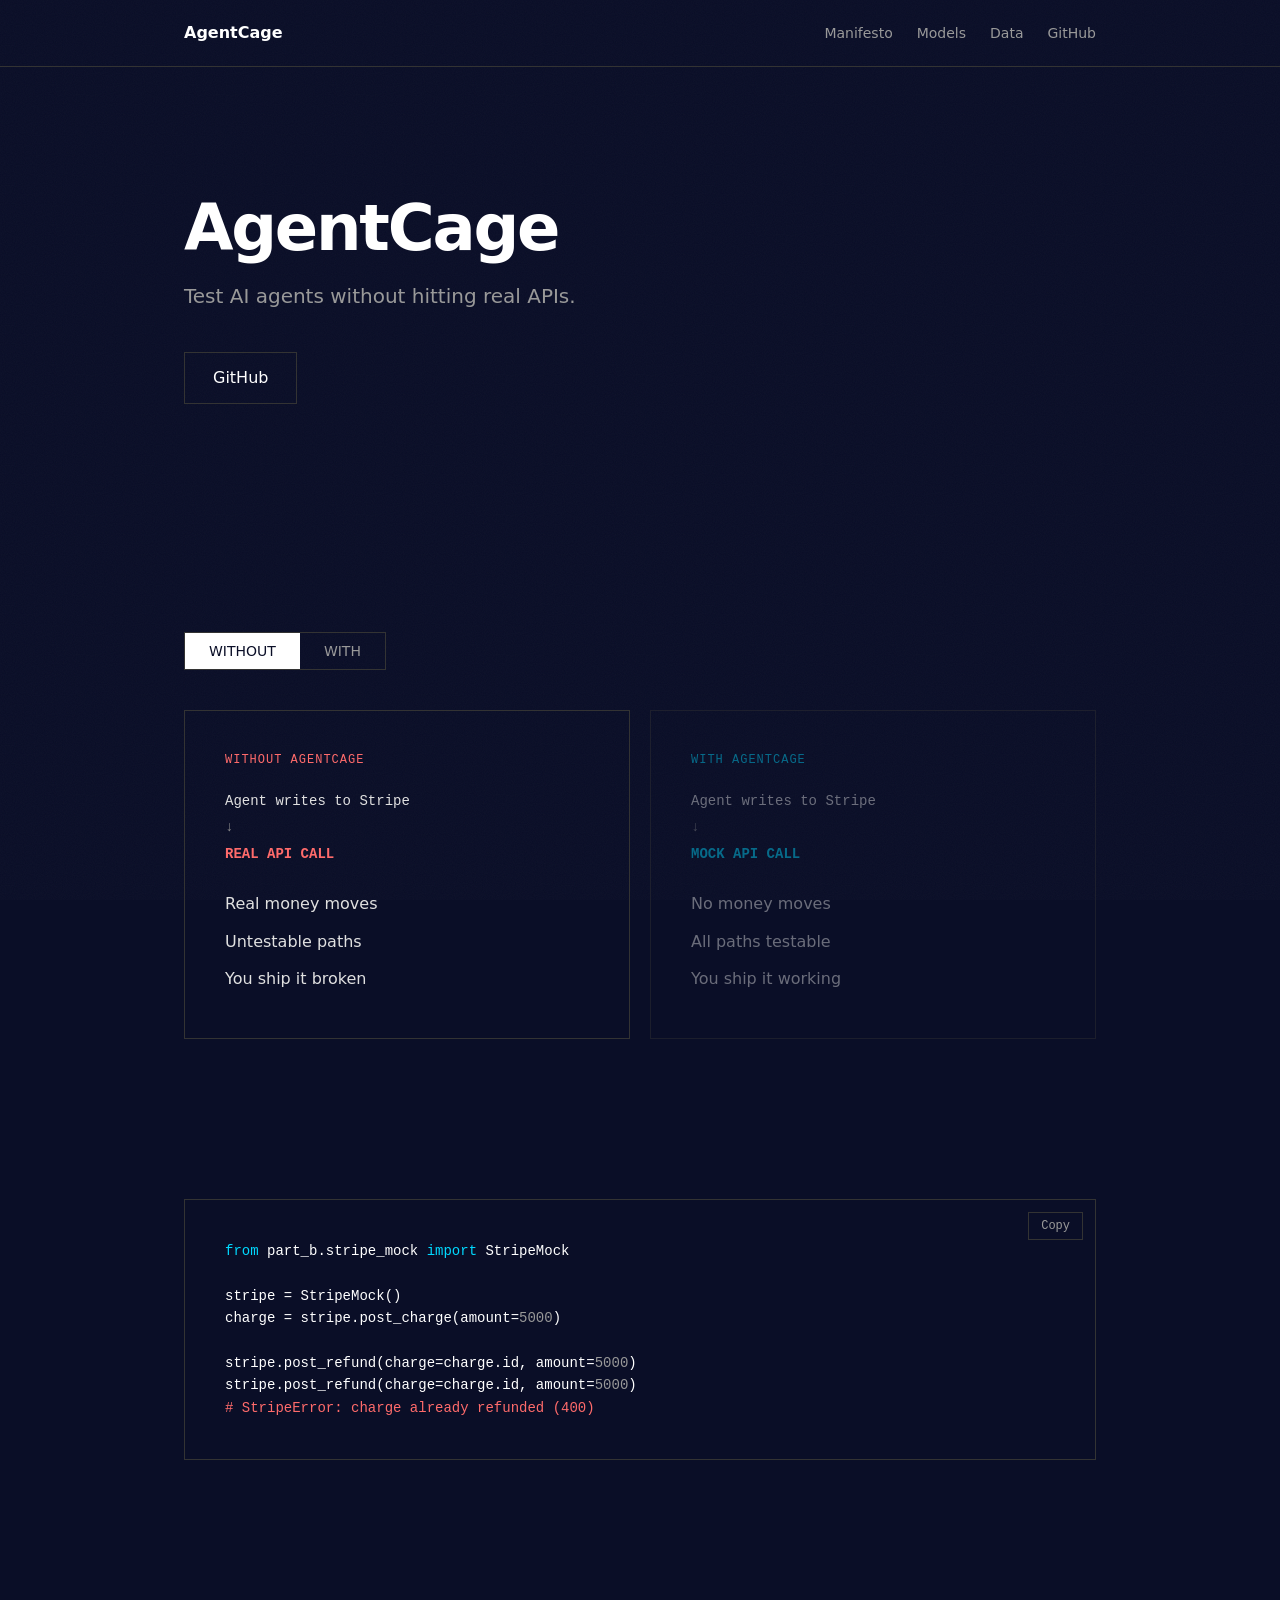
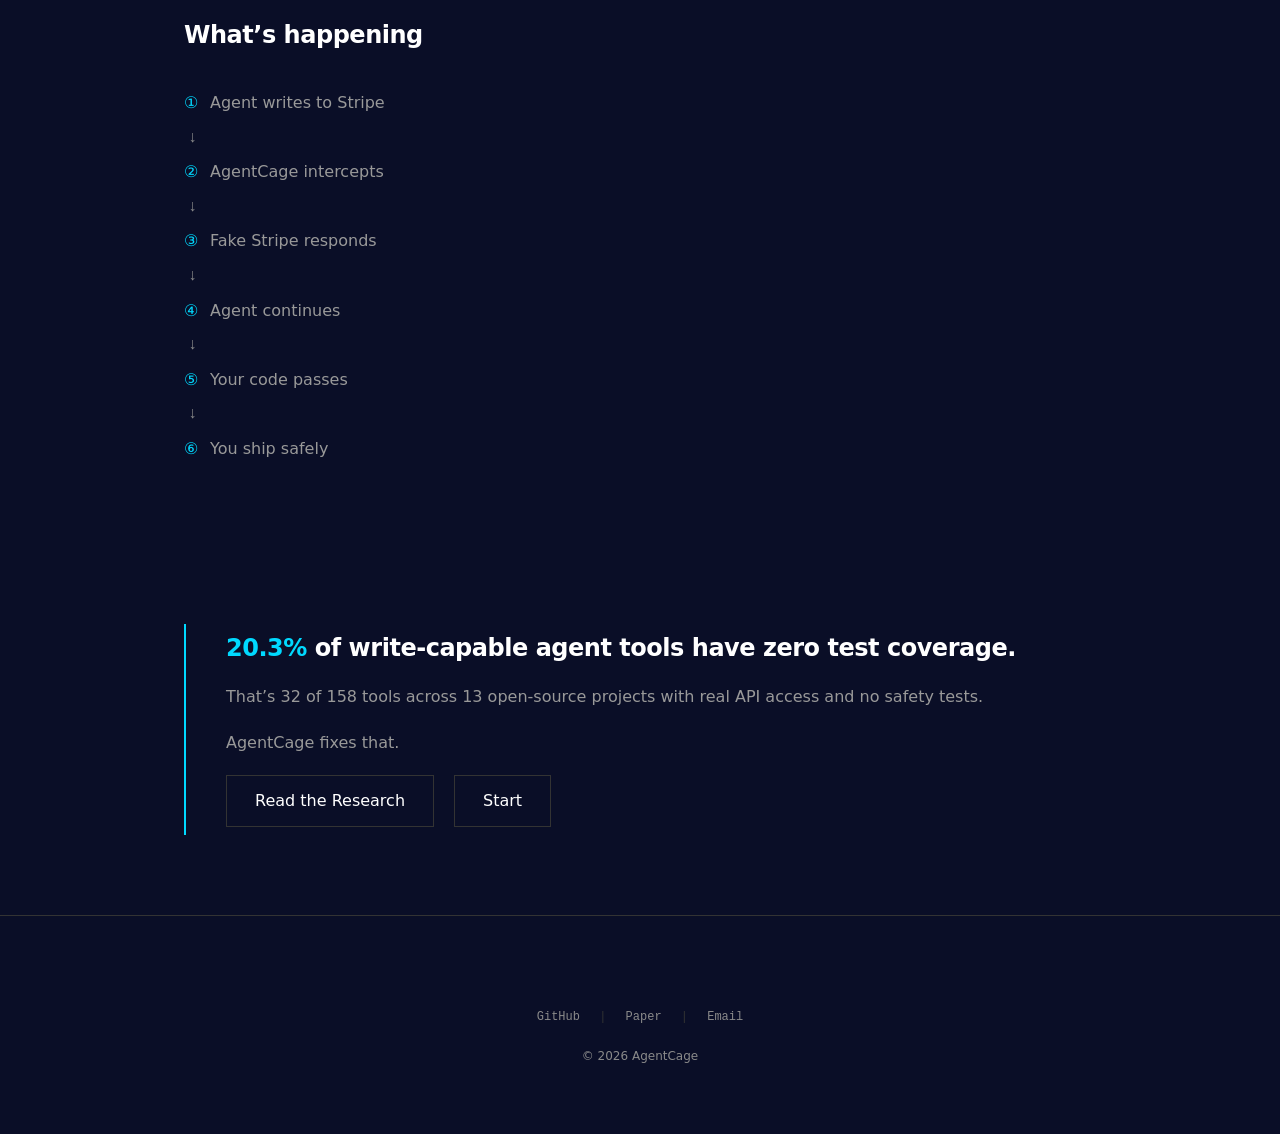
==== website/index.html @ ae0bd285 "Apply the redesign audit to the landing page Installed the real design skills and ran redesign-skill" ====
<!doctype html>
<html lang="en">
<head>
<meta charset="utf-8">
<meta name="viewport" content="width=device-width, initial-scale=1">
<title>AgentCage — test AI agents without hitting real APIs</title>
<meta name="description" content="Test AI agents without hitting real APIs. A stateful mock that remembers, so a double refund fails your test instead of your customer.">
<meta property="og:title" content="AgentCage">
<meta property="og:description" content="Test AI agents without hitting real APIs.">
<meta property="og:type" content="website">
<meta property="og:url" content="https://agentcage.vercel.app/">
<meta name="twitter:card" content="summary">
<link rel="icon" href="data:image/svg+xml,%3Csvg xmlns='http://www.w3.org/2000/svg' viewBox='0 0 32 32'%3E%3Crect width='32' height='32' fill='%230a0e27'/%3E%3Cpath d='M9 10v12M16 10v12M23 10v12' stroke='%2300d9ff' stroke-width='2.5' stroke-linecap='round'/%3E%3Cpath d='M6 16h20' stroke='%2300d9ff' stroke-width='2.5' stroke-linecap='round' opacity='.45'/%3E%3C/svg%3E">
<link rel="stylesheet" href="home.css">
</head>
<body>

<a class="skip" href="#main">Skip to content</a>

<!-- Nav -->
<nav class="nav">
  <div class="nav-inner">
    <a class="brand" href="/" aria-current="page">AgentCage</a>
    <a class="link" href="/manifesto">Manifesto</a>
    <a class="link" href="/models">Models</a>
    <a class="link" href="/data">Data</a>
    <a class="link" href="https://github.com/RithikSatarla/agentcage">GitHub</a>
  </div>
</nav>

<!-- Hero -->
<header class="hero" id="main">
  <div class="wrap">
    <h1>AgentCage</h1>
    <h2>Test AI agents without hitting real APIs.</h2>
    <a class="btn" href="https://github.com/RithikSatarla/agentcage">GitHub</a>
  </div>
</header>

<!-- DemoToggle -->
<section>
  <div class="wrap">
    <div class="toggle" role="group" aria-label="Compare without and with AgentCage">
      <button type="button" id="t-without" aria-pressed="true">WITHOUT</button>
      <button type="button" id="t-with" aria-pressed="false">WITH</button>
    </div>

    <div class="compare">
      <div class="side bad" id="side-without">
        <h4>Without AgentCage</h4>
        <p class="flow">Agent writes to Stripe
          <span class="arrow">↓</span>
          <span class="call">REAL API CALL</span>
        </p>
        <ul>
          <li>Real money moves</li>
          <li>Untestable paths</li>
          <li>You ship it broken</li>
        </ul>
      </div>

      <div class="side good" id="side-with">
        <h4>With AgentCage</h4>
        <p class="flow">Agent writes to Stripe
          <span class="arrow">↓</span>
          <span class="call">MOCK API CALL</span>
        </p>
        <ul>
          <li>No money moves</li>
          <li>All paths testable</li>
          <li>You ship it working</li>
        </ul>
      </div>
    </div>
  </div>
</section>

<!-- CodeSnippet -->
<section>
  <div class="wrap">
    <div class="code">
      <button type="button" id="copy">Copy</button>
<pre id="snippet"><span class="kw">from</span> part_b.stripe_mock <span class="kw">import</span> StripeMock

stripe = StripeMock()
charge = stripe.post_charge(amount=<span class="str">5000</span>)

stripe.post_refund(charge=charge.id, amount=<span class="str">5000</span>)
stripe.post_refund(charge=charge.id, amount=<span class="str">5000</span>)
<span class="cmt"># StripeError: charge already refunded (400)</span></pre>
    </div>
  </div>
</section>

<!-- WhatHappening -->
<section>
  <div class="wrap">
    <h3 class="section">What&rsquo;s happening</h3>
    <ol class="steps">
      <li><span class="num">①</span>Agent writes to Stripe</li>
      <li class="arrow">↓</li>
      <li><span class="num">②</span>AgentCage intercepts</li>
      <li class="arrow">↓</li>
      <li><span class="num">③</span>Fake Stripe responds</li>
      <li class="arrow">↓</li>
      <li><span class="num">④</span>Agent continues</li>
      <li class="arrow">↓</li>
      <li><span class="num">⑤</span>Your code passes</li>
      <li class="arrow">↓</li>
      <li><span class="num">⑥</span>You ship safely</li>
    </ol>
  </div>
</section>

<!-- StatBox -->
<section>
  <div class="wrap">
    <div class="statbox">
      <p class="stat"><span class="figure">20.3%</span> of write-capable agent tools have
      zero test coverage.</p>
      <p>That&rsquo;s 32 of 158 tools across 13 open-source projects with real API access
      and no safety tests.</p>
      <p>AgentCage fixes that.</p>
      <div class="cta">
        <a class="btn" href="agentcage-paper.pdf">Read the Research</a>
        <a class="btn" href="https://github.com/RithikSatarla/agentcage">Start</a>
      </div>
    </div>
  </div>
</section>

<!-- Footer -->
<footer>
  <div class="wrap">
    <p class="links">
      <a href="https://github.com/RithikSatarla/agentcage">GitHub</a>
      <span class="sep">|</span>
      <a href="agentcage-paper.pdf">Paper</a>
      <span class="sep">|</span>
      <a href="mailto:rithiksatarla@gmail.com">Email</a>
    </p>
    <p class="copy">&copy; 2026 AgentCage</p>
  </div>
</footer>

<script>
(function () {
  "use strict";

  /* DemoToggle — fade out, switch emphasis, fade in. Both panels stay side by side on
     desktop because the contrast is the point; on mobile the inactive one is hidden. */
  var without = document.getElementById("side-without");
  var wit = document.getElementById("side-with");
  var bWithout = document.getElementById("t-without");
  var bWith = document.getElementById("t-with");

  function select(mode) {
    var showWithout = mode === "without";
    bWithout.setAttribute("aria-pressed", String(showWithout));
    bWith.setAttribute("aria-pressed", String(!showWithout));
    without.classList.toggle("dim", !showWithout);
    wit.classList.toggle("dim", showWithout);
  }

  bWithout.addEventListener("click", function () { select("without"); });
  bWith.addEventListener("click", function () { select("with"); });
  select("without");

  /* CodeSnippet — copy button */
  var copy = document.getElementById("copy");
  copy.addEventListener("click", function () {
    var text = document.getElementById("snippet").innerText;
    var done = function () {
      copy.textContent = "Copied!";
      window.setTimeout(function () { copy.textContent = "Copy"; }, 1400);
    };
    if (navigator.clipboard && navigator.clipboard.writeText) {
      navigator.clipboard.writeText(text).then(done, done);
    } else {
      done();
    }
  });
})();
</script>
</body>
</html>
---- website/home.css ----
/* AgentCage landing page. Locked spec: exact palette, type scale and spacing.
   Scoped to index.html so the reference pages keep their own stylesheet. */

:root {
  --bg:      #0a0e27;
  --text:    #ffffff;
  --body:    #e0e0e0;
  --subtle:  #999999;
  /* Spec said #666, which measures 3.31:1 on this background - below the WCAG AA
     minimum of 4.5:1 for text under 18pt. Raised to the nearest value that passes. */
  --small:   #8a8a8a;
  --success: #00d9ff;
  --warning: #ff6b6b;
  --border:  #333333;

  --sans: Inter, Geist, ui-sans-serif, system-ui, -apple-system, "Segoe UI", Roboto,
          Helvetica, Arial, sans-serif;
  --mono: Monaco, ui-monospace, SFMono-Regular, "SF Mono", Menlo, Consolas, monospace;
}

* { box-sizing: border-box; }
html { -webkit-text-size-adjust: 100%; scroll-behavior: smooth; }
@media (prefers-reduced-motion: reduce) { html { scroll-behavior: auto; } }

body {
  margin: 0;
  background: var(--bg);
  color: var(--body);
  font-family: var(--sans);
  font-size: 16px;
  font-weight: 400;
  line-height: 1.6;
  letter-spacing: 0;
  -webkit-font-smoothing: antialiased;
  position: relative;
}

/* Grain. Flat vector surfaces read as sterile; this breaks the digital flatness
   without adding a network request or shifting any colour. */
body::before {
  content: "";
  position: fixed; inset: 0; z-index: 1; pointer-events: none; opacity: .035;
  background-image: url("data:image/svg+xml;utf8,\
<svg xmlns='http://www.w3.org/2000/svg' width='140' height='140'>\
<filter id='n'><feTurbulence type='fractalNoise' baseFrequency='.9' numOctaves='3'/></filter>\
<rect width='140' height='140' filter='url(%23n)'/></svg>");
}
body > * { position: relative; z-index: 2; }

/* Keyboard users land here first. */
.skip {
  position: absolute; left: -9999px; top: 0; z-index: 10;
  background: var(--success); color: var(--bg); padding: 12px 20px; font-size: 14px;
}
.skip:focus { left: 0; text-decoration: none; }

.wrap { max-width: 960px; margin: 0 auto; padding: 0 24px; }

a { color: var(--success); text-decoration: none; }
a:hover { text-decoration: underline; }
a:visited { color: #00b4d4; }
a:focus-visible, button:focus-visible { outline: 1px solid var(--success); outline-offset: 3px; }

/* ---------- nav ---------- */
.nav { border-bottom: 1px solid var(--border); }
.nav-inner {
  max-width: 960px; margin: 0 auto; padding: 20px 24px;
  display: flex; align-items: center; gap: 24px; flex-wrap: wrap;
}
.nav .brand {
  font-size: 16px; font-weight: 600; color: var(--text); margin-right: auto;
}
.nav .brand:hover { text-decoration: none; }
.nav a.link { font-size: 14px; color: var(--subtle); }
.nav a.link:hover { color: var(--text); text-decoration: underline; }

/* ---------- hero ----------
   Left-aligned, not centred: a fully centred hero is the single most templated
   layout there is. Bottom padding runs heavier than top so the section sits
   optically centred rather than mathematically. */
.hero { padding: 128px 0 148px; }
.hero h1 {
  font-size: 64px; font-weight: 700; color: var(--text);
  margin: 0 0 20px; line-height: 1.04; letter-spacing: -0.035em;
  text-wrap: balance;
}
.hero h2 {
  font-size: 20px; font-weight: 400; color: var(--subtle);
  margin: 0 0 40px; line-height: 1.55; max-width: 34ch;
  text-wrap: pretty;
}

/* ---------- buttons ---------- */
.btn {
  display: inline-block; font-family: var(--sans); font-size: 16px; font-weight: 400;
  padding: 12px 28px; border: 1px solid var(--border); background: transparent;
  color: var(--text); cursor: pointer; transition: color .15s ease, border-color .15s ease;
}
.btn:hover { color: var(--success); border-color: var(--success); text-decoration: underline; }
/* Pressed feedback: a physical click needs a physical response. */
.btn:active { color: #00b4d4; transform: translateY(1px); }

/* ---------- sections ---------- */
section { padding: 80px 0; }
h3.section {
  font-size: 24px; font-weight: 600; color: var(--text);
  margin: 0 0 40px; line-height: 1.25; letter-spacing: -0.02em;
  text-wrap: balance;
}

/* ---------- demo ---------- */
.toggle { display: inline-flex; border: 1px solid var(--border); margin-bottom: 40px; }
.toggle button {
  font-family: var(--sans); font-size: 14px; padding: 10px 24px;
  background: transparent; border: 0; color: var(--subtle); cursor: pointer;
  transition: color .15s ease, background .15s ease;
}
.toggle button:hover { color: var(--text); }
.toggle button[aria-pressed="true"] { color: var(--bg); background: var(--text); }

.compare { display: grid; grid-template-columns: 1fr 1fr; gap: 20px; }
.side {
  border: 1px solid var(--border); padding: 40px;
  transition: opacity .15s ease, border-color .15s ease;
}
.side h4 {
  font-family: var(--mono); font-size: 12px; font-weight: 400; letter-spacing: 1px;
  margin: 0 0 20px; text-transform: uppercase;
}
.side.bad h4 { color: var(--warning); }
.side.good h4 { color: var(--success); }
.side .flow { font-family: var(--mono); font-size: 14px; color: var(--body); margin: 0 0 20px; }
.side .flow .arrow { color: var(--small); display: block; margin: 4px 0; }
.side .call { font-weight: 600; }
.side.bad .call { color: var(--warning); }
.side.good .call { color: var(--success); }
.side ul { list-style: none; margin: 0; padding: 0; }
.side li { font-size: 16px; color: var(--body); padding: 6px 0; }
.side.dim { opacity: .45; }

/* ---------- code ---------- */
.code { position: relative; border: 1px solid var(--border); }
.code pre {
  margin: 0; padding: 40px; overflow-x: auto;
  font-family: var(--mono); font-size: 14px; line-height: 1.6; color: var(--text);
}
.code .str { color: var(--subtle); }
.code .cmt { color: var(--warning); }
.code .kw { color: var(--success); }
.code button {
  position: absolute; top: 12px; right: 12px;
  font-family: var(--mono); font-size: 12px; padding: 6px 12px;
  background: var(--bg); border: 1px solid var(--border); color: var(--subtle);
  cursor: pointer; transition: color .15s ease, border-color .15s ease;
}
.code button:hover { color: var(--success); border-color: var(--success); }

/* ---------- what's happening ---------- */
.steps { list-style: none; margin: 0; padding: 0; }
.steps li {
  font-size: 16px; color: var(--subtle); line-height: 1.6;
  opacity: 0; transform: translateY(6px);
  animation: rise .5s cubic-bezier(.2,.7,.3,1) forwards;
}
/* Staggered entry: mounting everything at once reads as a template. */
.steps li:nth-child(1)  { animation-delay: .05s }
.steps li:nth-child(3)  { animation-delay: .11s }
.steps li:nth-child(5)  { animation-delay: .17s }
.steps li:nth-child(7)  { animation-delay: .23s }
.steps li:nth-child(9)  { animation-delay: .29s }
.steps li:nth-child(11) { animation-delay: .35s }
@keyframes rise { to { opacity: 1; transform: none; } }
@media (prefers-reduced-motion: reduce) {
  .steps li { opacity: 1; transform: none; animation: none; }
}
.steps li .num { font-family: var(--mono); color: var(--success); margin-right: 12px; }
.steps .arrow { color: var(--small); font-family: var(--mono); margin: 8px 0 8px 4px; }

/* ---------- stat ---------- */
/* Left rule rather than a full box: a bordered rectangle is the default card look,
   and the number does not need to be caged to carry weight. */
.statbox { border-left: 2px solid var(--success); padding: 8px 0 8px 40px; }
.statbox .stat {
  font-size: 24px; font-weight: 700; color: var(--text); line-height: 1.35;
  margin: 0 0 20px; letter-spacing: -0.02em; text-wrap: balance;
  font-variant-numeric: tabular-nums;
}
.statbox .stat .figure { color: var(--success); }
.statbox p { font-size: 16px; color: var(--subtle); margin: 0 0 20px; }
.statbox .cta { display: flex; gap: 20px; flex-wrap: wrap; }

/* ---------- footer ---------- */
footer { padding: 80px 0; text-align: center; border-top: 1px solid var(--border); }
footer .links { font-family: var(--mono); font-size: 12px; color: var(--small); }
footer .links a { color: var(--small); }
footer .links a:hover { color: var(--success); text-decoration: underline; }
footer .sep { color: var(--border); margin: 0 12px; }
footer .copy { font-size: 12px; color: var(--small); margin: 20px 0 0; }

/* ---------- mobile ---------- */
@media (max-width: 720px) {
  .hero { padding: 40px 0; }
  .hero h1 { font-size: 40px; }
  .hero h2 { font-size: 18px; }
  section { padding: 40px 0; }
  .compare { grid-template-columns: 1fr; }
  .side { padding: 24px; }
  .side.dim { display: none; }
  .code pre { padding: 24px; }
  .btn { display: block; width: 100%; text-align: center; }
  .statbox .cta { flex-direction: column; }
}

@media (prefers-reduced-motion: reduce) {
  * { transition: none !important; }
}
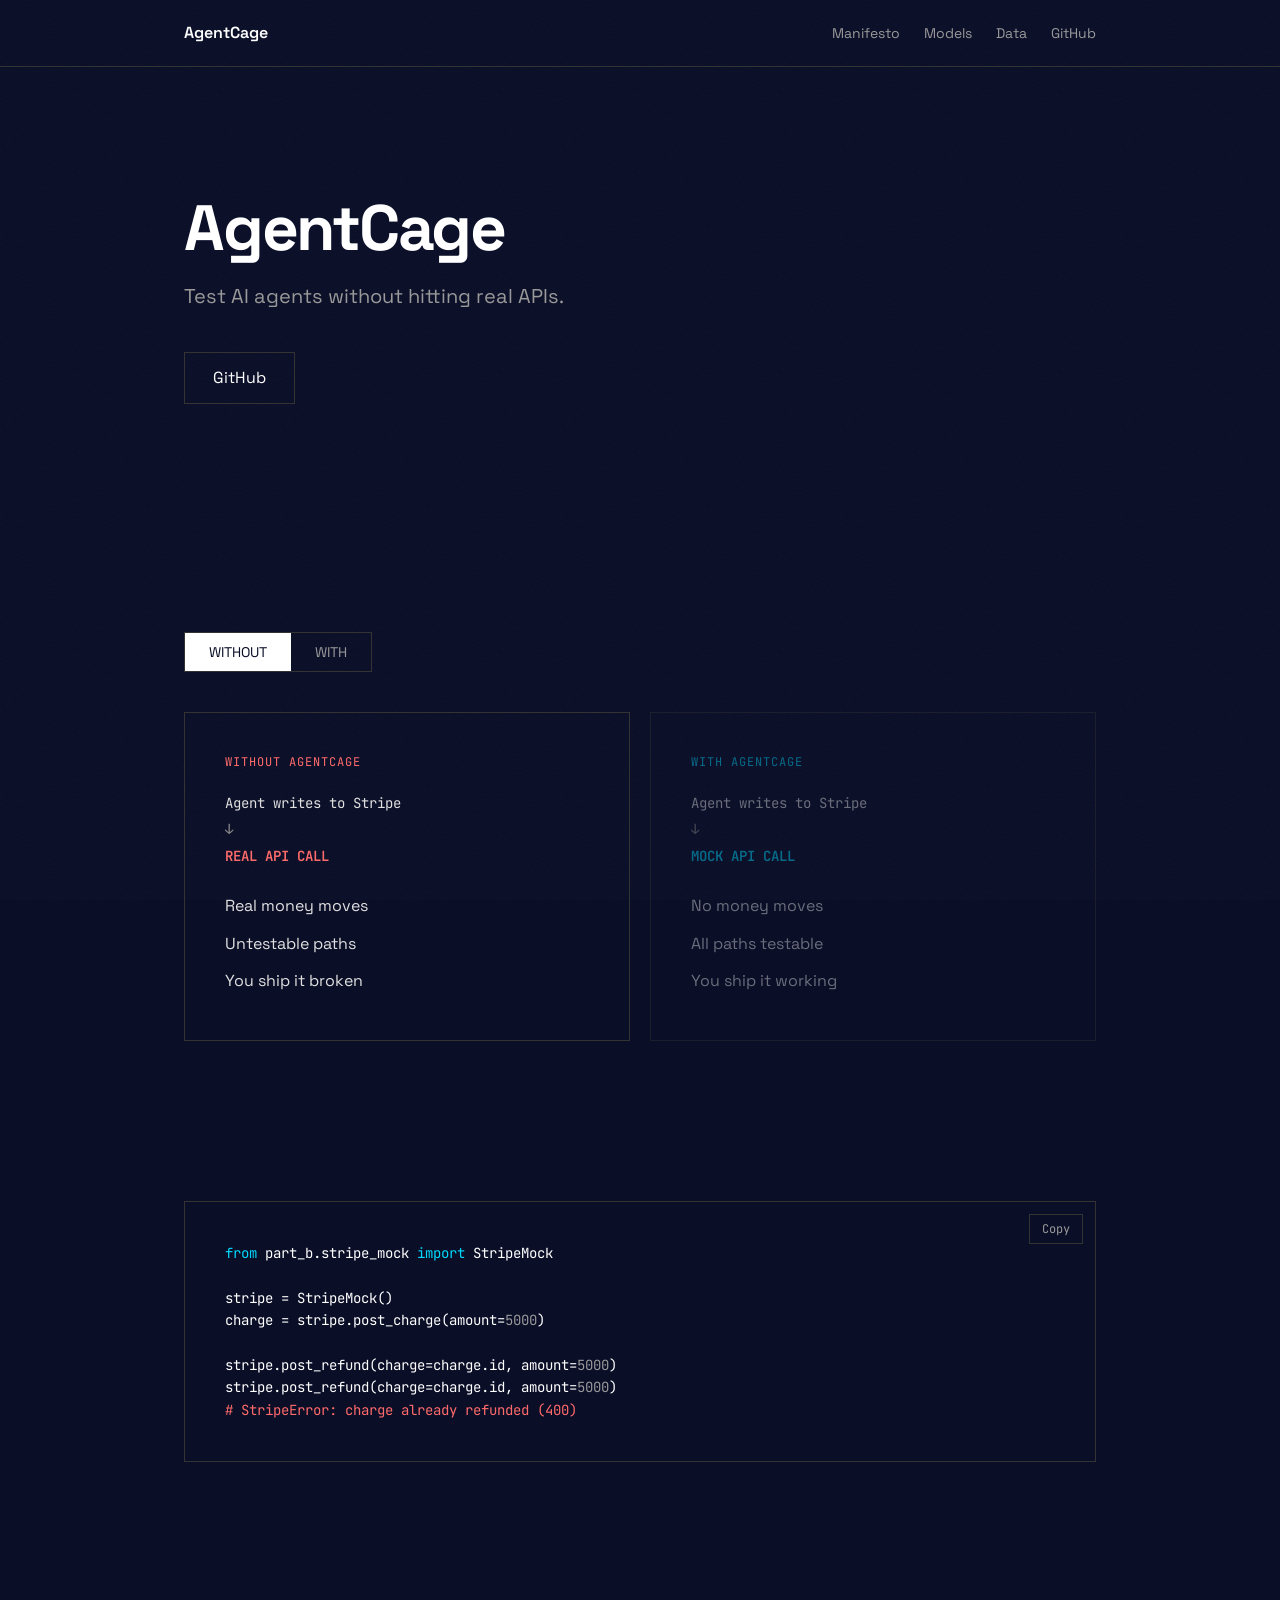
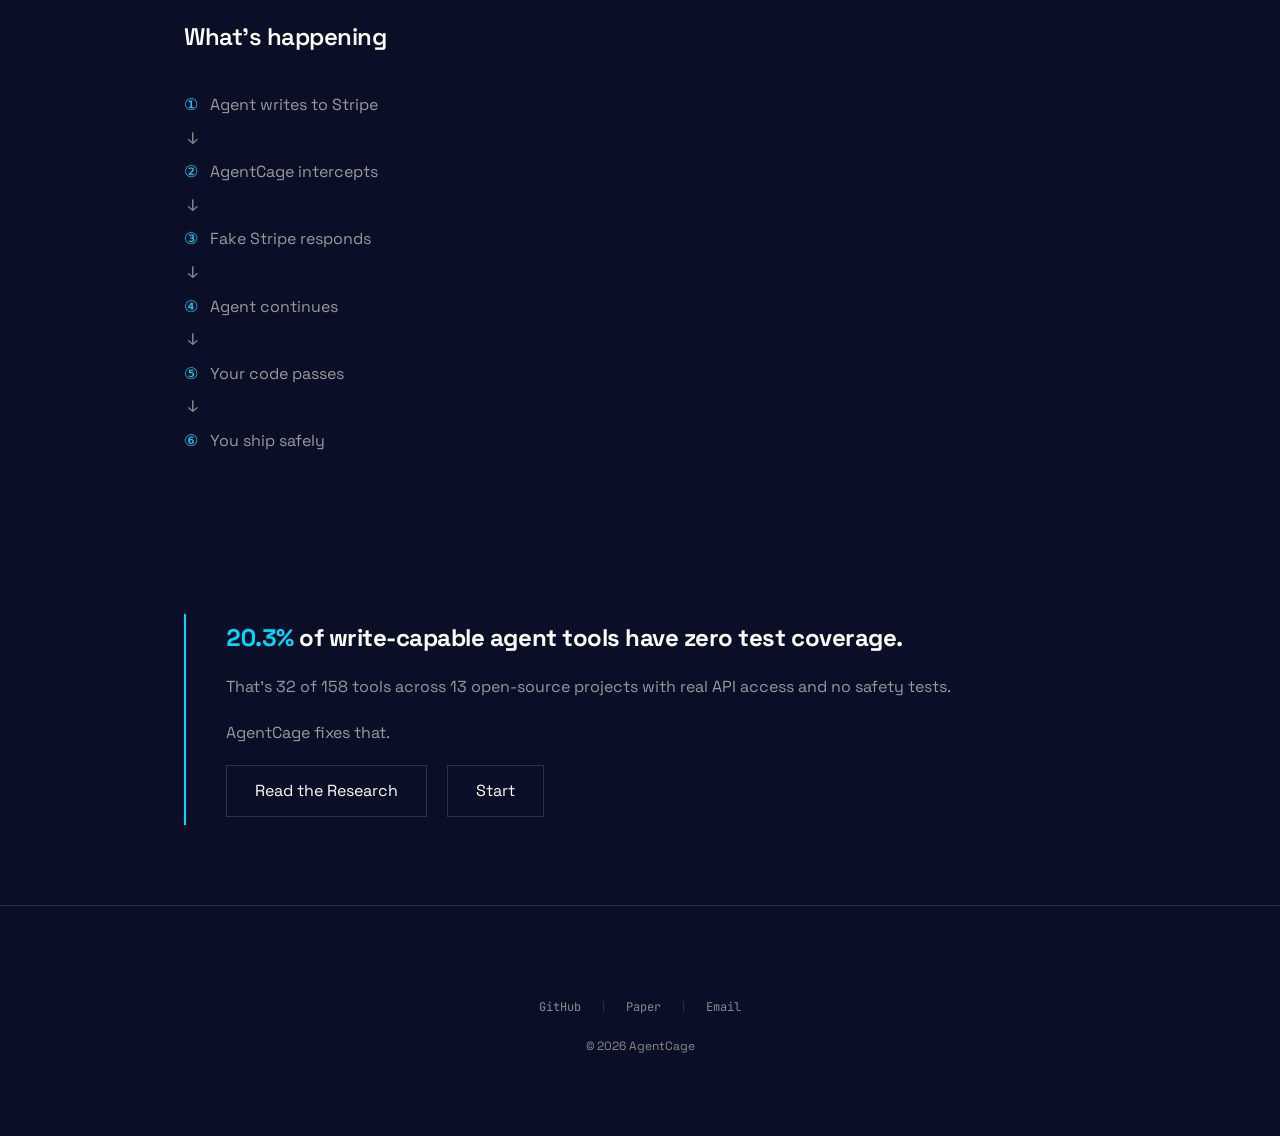
==== commit cfb25a1e: "Swap the landing page typeface using the ui-ux-pro-max database The redesign audit's top-priority it" ====
--- a/website/index.html
+++ b/website/index.html
@@ -11,6 +11,9 @@
 <meta property="og:url" content="https://agentcage.vercel.app/">
 <meta name="twitter:card" content="summary">
 <link rel="icon" href="data:image/svg+xml,%3Csvg xmlns='http://www.w3.org/2000/svg' viewBox='0 0 32 32'%3E%3Crect width='32' height='32' fill='%230a0e27'/%3E%3Cpath d='M9 10v12M16 10v12M23 10v12' stroke='%2300d9ff' stroke-width='2.5' stroke-linecap='round'/%3E%3Cpath d='M6 16h20' stroke='%2300d9ff' stroke-width='2.5' stroke-linecap='round' opacity='.45'/%3E%3C/svg%3E">
+<link rel="preconnect" href="https://fonts.googleapis.com">
+<link rel="preconnect" href="https://fonts.gstatic.com" crossorigin>
+<link rel="stylesheet" href="https://fonts.googleapis.com/css2?family=Space+Grotesk:wght@400;500;700&family=JetBrains+Mono:wght@400;500&display=swap">
 <link rel="stylesheet" href="home.css">
 </head>
 <body>
--- a/website/home.css
+++ b/website/home.css
@@ -13,9 +13,15 @@
   --warning: #ff6b6b;
   --border:  #333333;
 
-  --sans: Inter, Geist, ui-sans-serif, system-ui, -apple-system, "Segoe UI", Roboto,
+  /* Space Grotesk over Inter: the audit flags Inter as the default AI choice, and a
+     geometric grotesque carries more character at display sizes. JetBrains Mono for
+     code because it was drawn for terminals. Both load with display=swap and fall back
+     to the system stack, so the page is readable before the webfont arrives — and stays
+     readable anywhere the font request is blocked. */
+  --sans: "Space Grotesk", ui-sans-serif, system-ui, -apple-system, "Segoe UI", Roboto,
           Helvetica, Arial, sans-serif;
-  --mono: Monaco, ui-monospace, SFMono-Regular, "SF Mono", Menlo, Consolas, monospace;
+  --mono: "JetBrains Mono", ui-monospace, SFMono-Regular, "SF Mono", Menlo, Consolas,
+          Monaco, monospace;
 }
 
 * { box-sizing: border-box; }
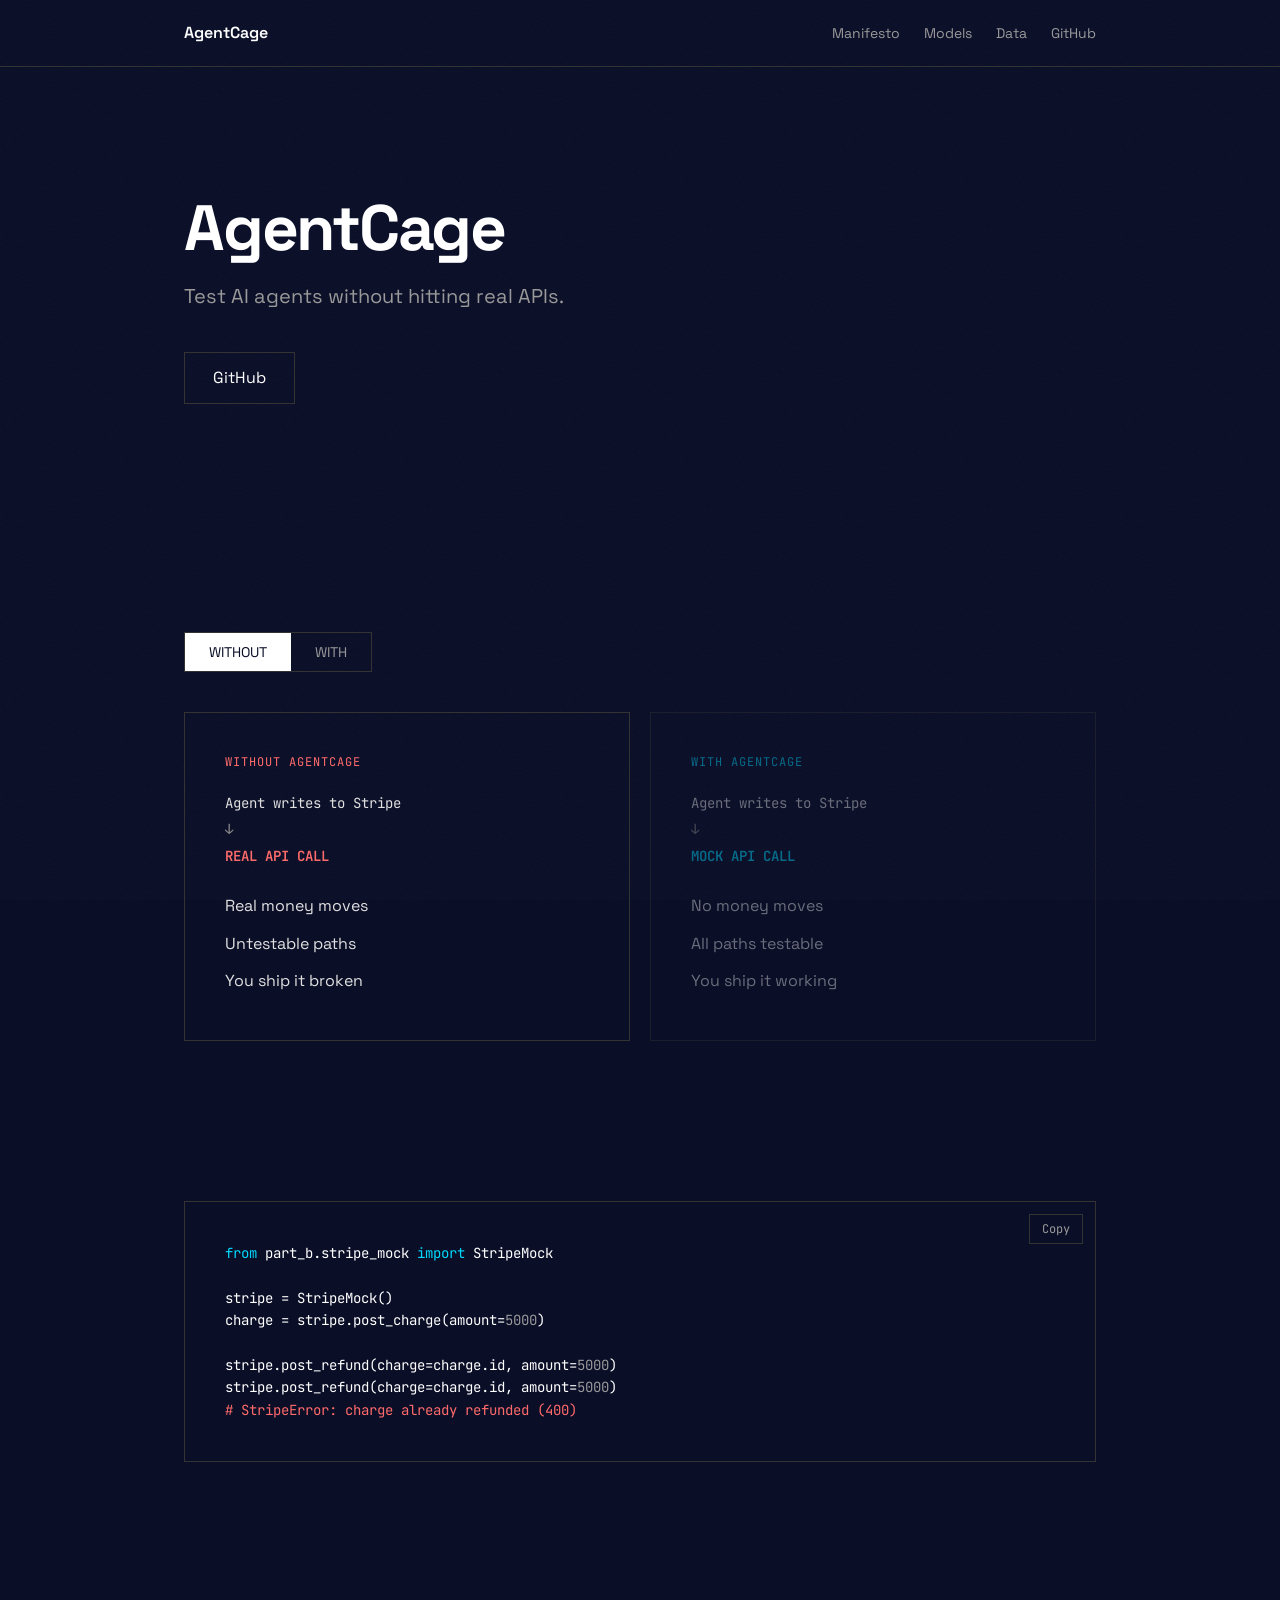
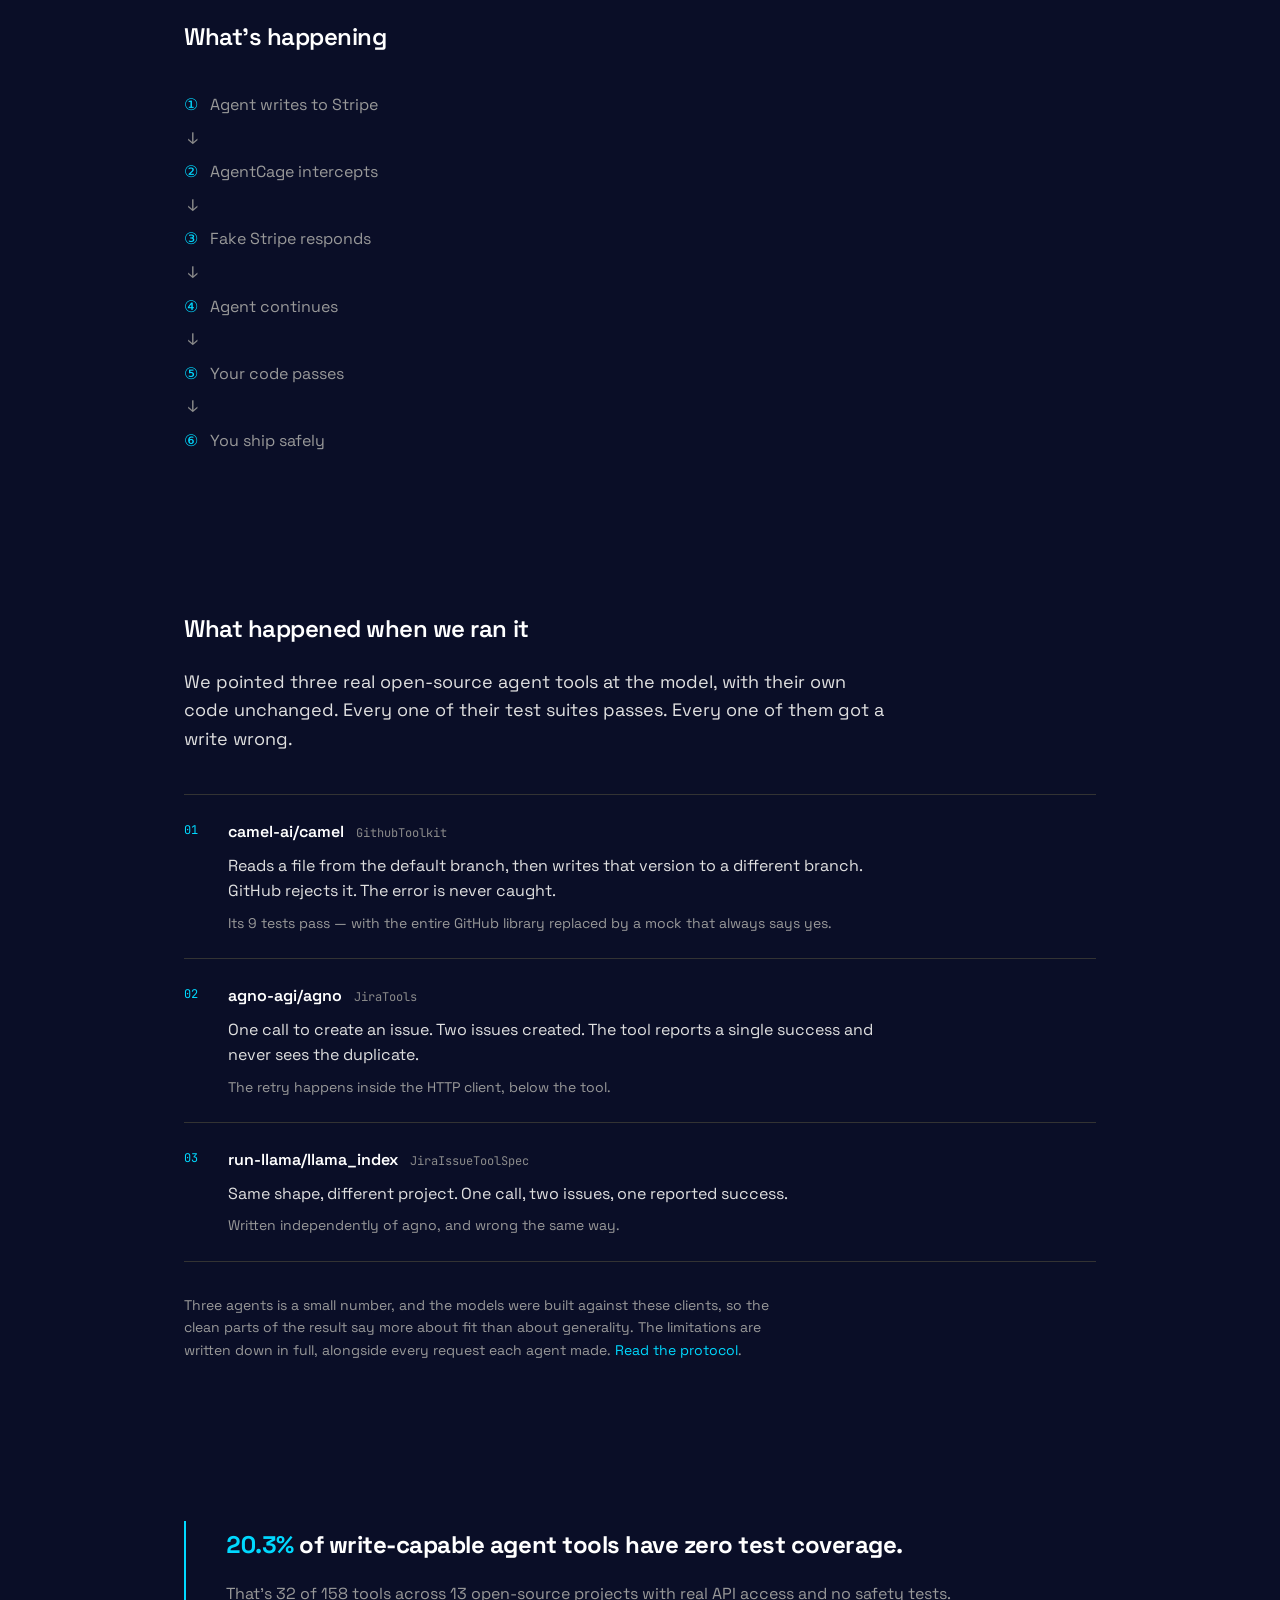
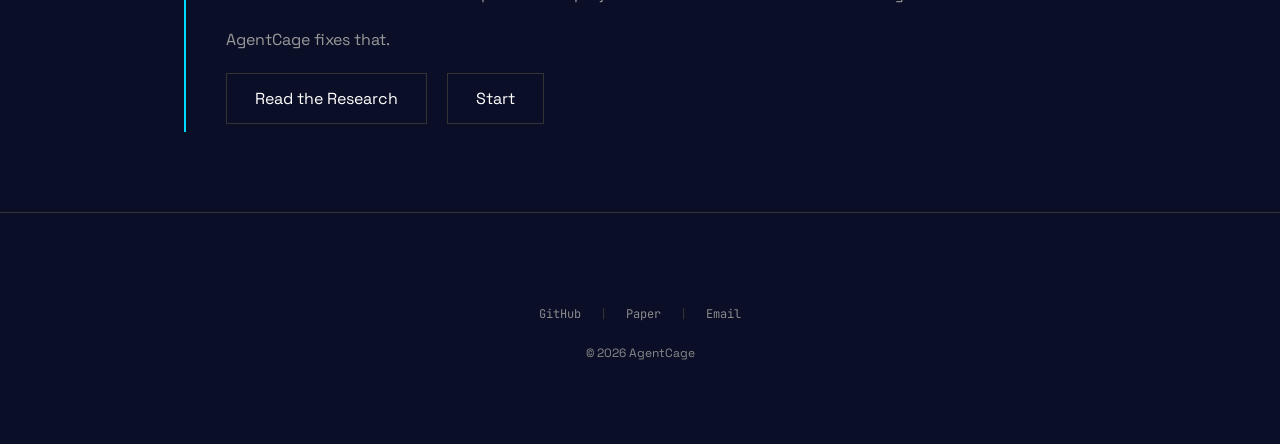
==== commit 5437c014: "Run Part B phase 2: three agents, three write-path defects The pre-registered evaluation in PROTOCOL" ====
--- a/website/index.html
+++ b/website/index.html
@@ -115,6 +115,44 @@
   </div>
 </section>
 
+<!-- Findings -->
+<section>
+  <div class="wrap">
+    <h3 class="section">What happened when we ran it</h3>
+    <p class="lede">We pointed three real open-source agent tools at the model, with
+    their own code unchanged. Every one of their test suites passes. Every one of them
+    got a write wrong.</p>
+
+    <ol class="findings">
+      <li>
+        <p class="who"><span class="repo">camel-ai/camel</span><span class="what">GithubToolkit</span></p>
+        <p class="defect">Reads a file from the default branch, then writes that version
+        to a different branch. GitHub rejects it. The error is never caught.</p>
+        <p class="suite">Its 9 tests pass &mdash; with the entire GitHub library replaced
+        by a mock that always says yes.</p>
+      </li>
+      <li>
+        <p class="who"><span class="repo">agno-agi/agno</span><span class="what">JiraTools</span></p>
+        <p class="defect">One call to create an issue. Two issues created. The tool
+        reports a single success and never sees the duplicate.</p>
+        <p class="suite">The retry happens inside the HTTP client, below the tool.</p>
+      </li>
+      <li>
+        <p class="who"><span class="repo">run-llama/llama_index</span><span class="what">JiraIssueToolSpec</span></p>
+        <p class="defect">Same shape, different project. One call, two issues, one
+        reported success.</p>
+        <p class="suite">Written independently of agno, and wrong the same way.</p>
+      </li>
+    </ol>
+
+    <p class="caveat">Three agents is a small number, and the models were built against
+    these clients, so the clean parts of the result say more about fit than about
+    generality. The limitations are written down in full, alongside every request each
+    agent made.
+    <a href="https://github.com/RithikSatarla/agentcage/blob/main/PROTOCOL.md">Read the protocol</a>.</p>
+  </div>
+</section>
+
 <!-- StatBox -->
 <section>
   <div class="wrap">
--- a/website/home.css
+++ b/website/home.css
@@ -181,6 +181,44 @@
 }
 .steps li .num { font-family: var(--mono); color: var(--success); margin-right: 12px; }
 .steps .arrow { color: var(--small); font-family: var(--mono); margin: 8px 0 8px 4px; }
+
+/* ---------- findings ----------
+   A numbered list rather than three cards: the entries are read in sequence and are
+   not comparable options, which is the only thing a card row is good at. */
+.lede {
+  font-size: 18px; color: var(--body); margin: -16px 0 40px;
+  max-width: 62ch; text-wrap: pretty;
+}
+
+.findings { list-style: none; margin: 0; padding: 0; counter-reset: f; }
+.findings li {
+  counter-increment: f;
+  padding: 24px 0 24px 44px;
+  border-top: 1px solid var(--border);
+  position: relative;
+}
+.findings li:last-child { border-bottom: 1px solid var(--border); }
+.findings li::before {
+  content: counter(f, decimal-leading-zero);
+  position: absolute; left: 0; top: 26px;
+  font-family: var(--mono); font-size: 12px; color: var(--success);
+}
+
+.findings .who { margin: 0 0 8px; display: flex; gap: 12px; flex-wrap: wrap; align-items: baseline; }
+.findings .repo { font-size: 16px; font-weight: 600; color: var(--text); }
+.findings .what {
+  font-family: var(--mono); font-size: 12px; color: var(--small);
+}
+.findings .defect {
+  font-size: 16px; color: var(--body); margin: 0 0 8px; max-width: 68ch;
+  text-wrap: pretty;
+}
+.findings .suite { font-size: 14px; color: var(--subtle); margin: 0; max-width: 68ch; }
+
+.caveat {
+  font-size: 14px; color: var(--subtle); margin: 32px 0 0; max-width: 68ch;
+  text-wrap: pretty;
+}
 
 /* ---------- stat ---------- */
 /* Left rule rather than a full box: a bordered rectangle is the default card look,
@@ -215,6 +253,9 @@
   .code pre { padding: 24px; }
   .btn { display: block; width: 100%; text-align: center; }
   .statbox .cta { flex-direction: column; }
+  .lede { font-size: 16px; }
+  .findings li { padding-left: 0; }
+  .findings li::before { position: static; display: block; margin-bottom: 8px; }
 }
 
 @media (prefers-reduced-motion: reduce) {
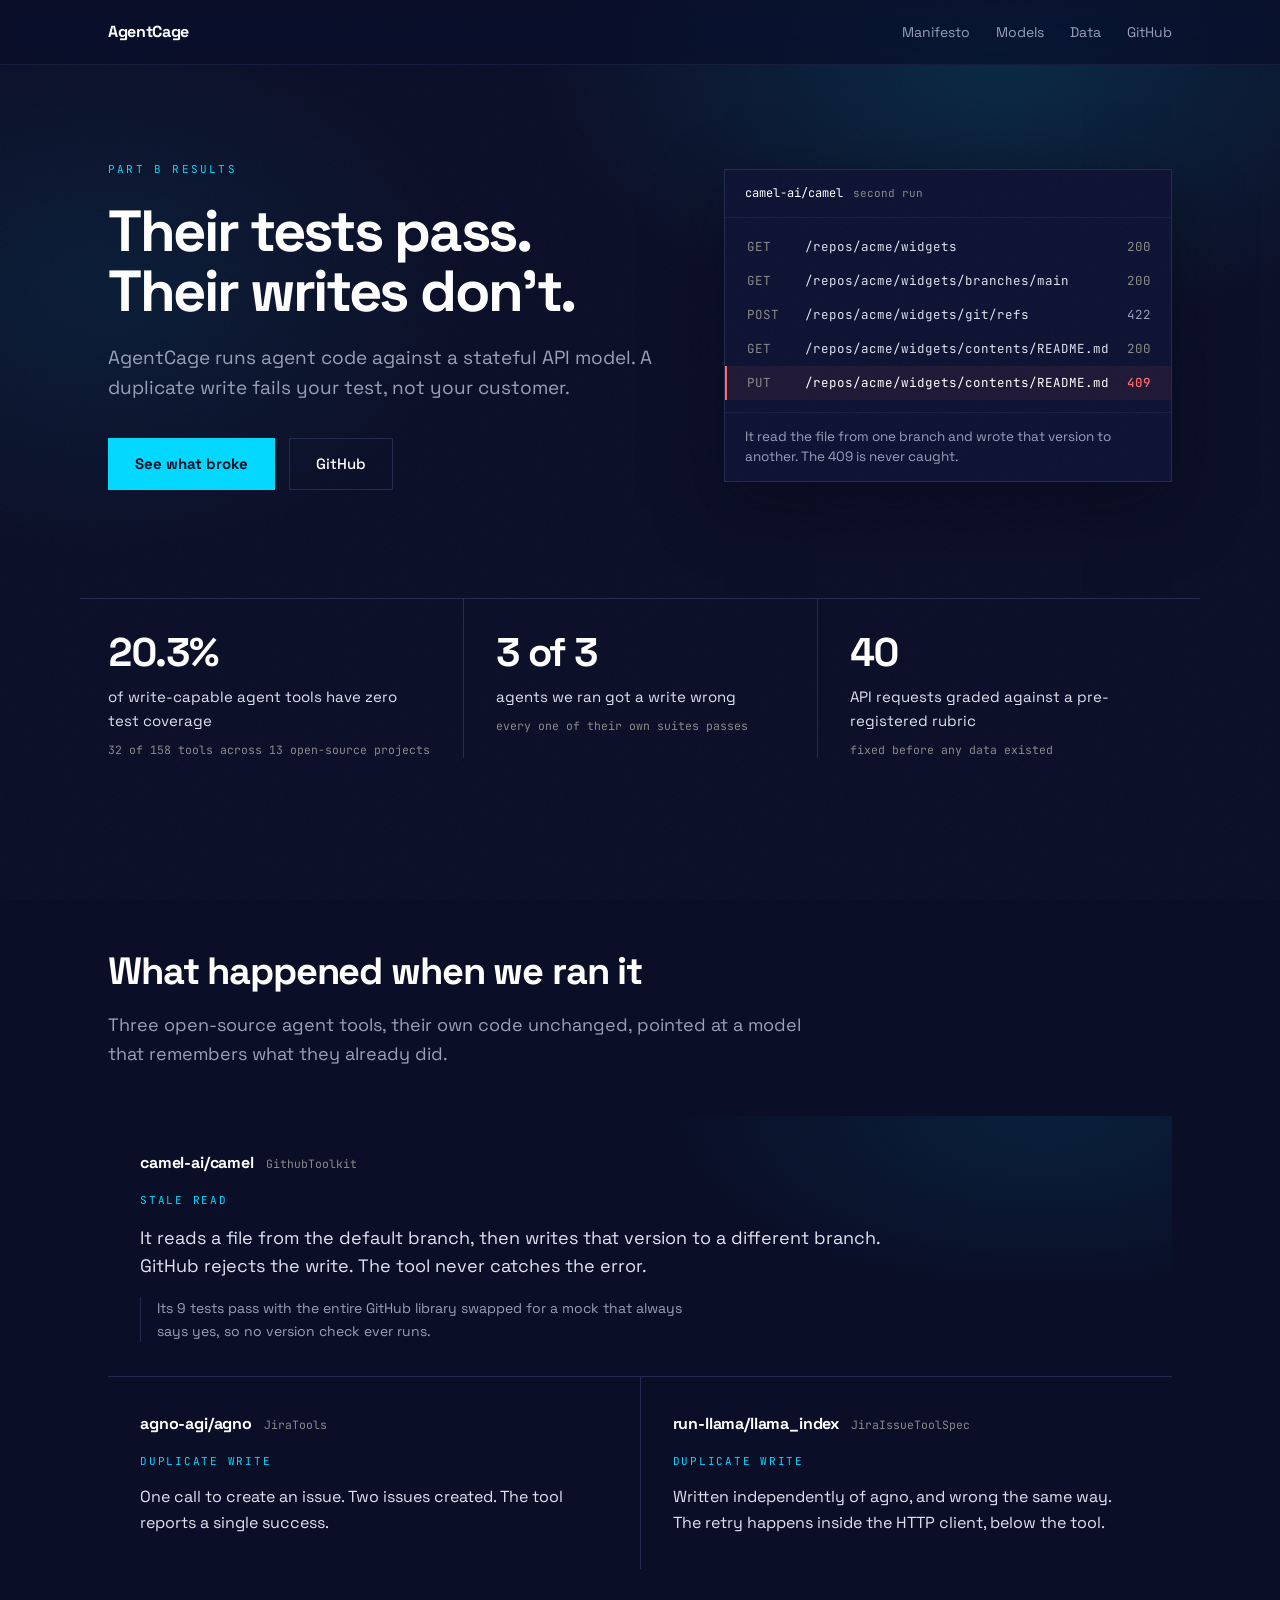
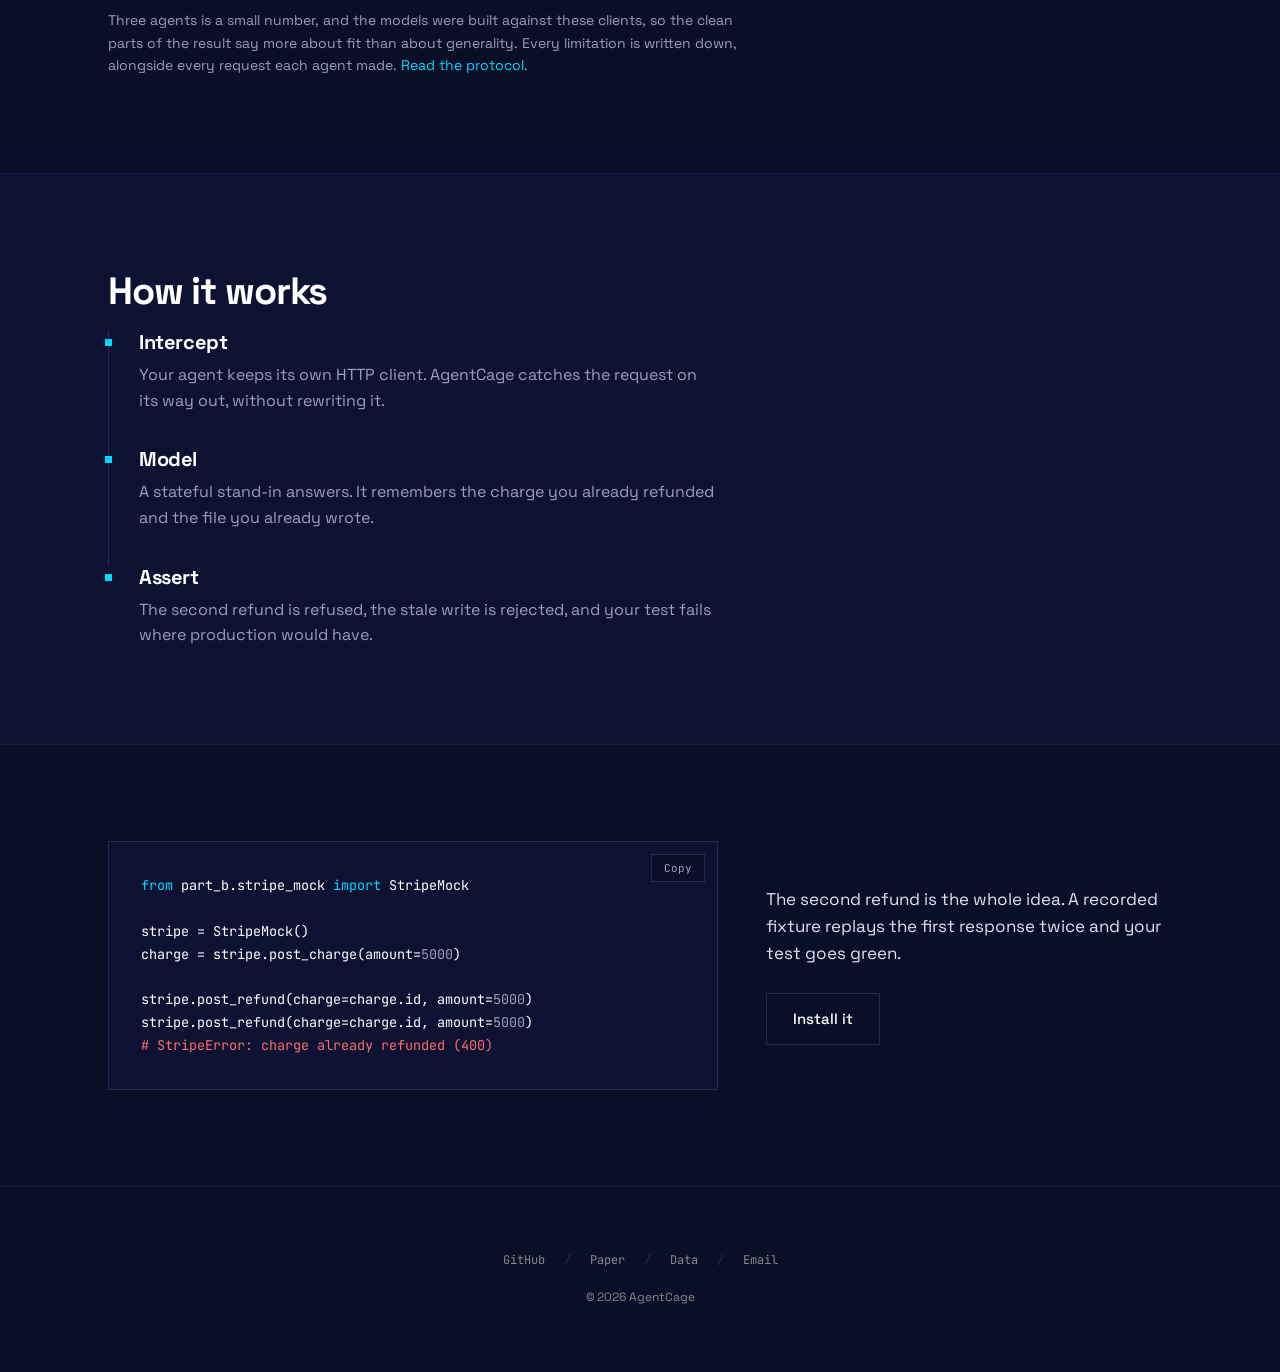
==== commit 4fb1b36a: "Rebuild the landing page around the Part B result The old hero was a wordmark, one line of copy and " ====
--- a/website/index.html
+++ b/website/index.html
@@ -3,10 +3,10 @@
 <head>
 <meta charset="utf-8">
 <meta name="viewport" content="width=device-width, initial-scale=1">
-<title>AgentCage — test AI agents without hitting real APIs</title>
-<meta name="description" content="Test AI agents without hitting real APIs. A stateful mock that remembers, so a double refund fails your test instead of your customer.">
+<title>AgentCage: test AI agents without hitting real APIs</title>
+<meta name="description" content="Their tests pass. Their writes are wrong. AgentCage runs agent code against a stateful API model, so a duplicate write fails your test instead of your customer.">
 <meta property="og:title" content="AgentCage">
-<meta property="og:description" content="Test AI agents without hitting real APIs.">
+<meta property="og:description" content="Their tests pass. Their writes are wrong.">
 <meta property="og:type" content="website">
 <meta property="og:url" content="https://agentcage.vercel.app/">
 <meta name="twitter:card" content="summary">
@@ -15,73 +15,153 @@
 <link rel="preconnect" href="https://fonts.gstatic.com" crossorigin>
 <link rel="stylesheet" href="https://fonts.googleapis.com/css2?family=Space+Grotesk:wght@400;500;700&family=JetBrains+Mono:wght@400;500&display=swap">
 <link rel="stylesheet" href="home.css">
+<script>
+/* Arm the scroll-reveal only when scripting is available and motion is welcome.
+   Runs in the head so content never flashes visible before being hidden. */
+if (!window.matchMedia("(prefers-reduced-motion: reduce)").matches) {
+  document.documentElement.className += " js";
+}
+</script>
 </head>
 <body>
 
 <a class="skip" href="#main">Skip to content</a>
 
-<!-- Nav -->
 <nav class="nav">
   <div class="nav-inner">
     <a class="brand" href="/" aria-current="page">AgentCage</a>
-    <a class="link" href="/manifesto">Manifesto</a>
-    <a class="link" href="/models">Models</a>
-    <a class="link" href="/data">Data</a>
-    <a class="link" href="https://github.com/RithikSatarla/agentcage">GitHub</a>
+    <div class="nav-links">
+      <a class="link" href="/manifesto">Manifesto</a>
+      <a class="link" href="/models">Models</a>
+      <a class="link" href="/data">Data</a>
+      <a class="link" href="https://github.com/RithikSatarla/agentcage">GitHub</a>
+    </div>
   </div>
 </nav>
 
-<!-- Hero -->
+<!-- Hero: asymmetric split. Copy carries the claim, the panel carries the proof. -->
 <header class="hero" id="main">
-  <div class="wrap">
-    <h1>AgentCage</h1>
-    <h2>Test AI agents without hitting real APIs.</h2>
-    <a class="btn" href="https://github.com/RithikSatarla/agentcage">GitHub</a>
+  <div class="wrap hero-grid">
+    <div class="hero-copy">
+      <p class="eyebrow">Part B results</p>
+      <h1>Their tests pass.<br>Their writes don&rsquo;t.</h1>
+      <p class="sub">AgentCage runs agent code against a stateful API model. A
+      duplicate write fails your test, not your customer.</p>
+      <div class="cta">
+        <a class="btn btn-primary" href="#findings">See what broke</a>
+        <a class="btn" href="https://github.com/RithikSatarla/agentcage">GitHub</a>
+      </div>
+    </div>
+
+    <!-- Real requests from part_b/traces/camel.json, scenario pull-request-repeat.
+         Not a mock-up of a terminal: this is the recorded run, committed in the repo. -->
+    <figure class="trace">
+      <figcaption class="trace-head">
+        <span class="trace-what">camel-ai/camel</span>
+        <span class="trace-when">second run</span>
+      </figcaption>
+      <ol class="trace-body">
+        <li><span class="verb">GET</span><span class="path">/repos/acme/widgets</span><span class="code ok">200</span></li>
+        <li><span class="verb">GET</span><span class="path">/repos/acme/widgets/branches/main</span><span class="code ok">200</span></li>
+        <li><span class="verb">POST</span><span class="path">/repos/acme/widgets/git/refs</span><span class="code warn">422</span></li>
+        <li><span class="verb">GET</span><span class="path">/repos/acme/widgets/contents/README.md</span><span class="code ok">200</span></li>
+        <li class="fail"><span class="verb">PUT</span><span class="path">/repos/acme/widgets/contents/README.md</span><span class="code bad">409</span></li>
+      </ol>
+      <p class="trace-note">It read the file from one branch and wrote that version to
+      another. The 409 is never caught.</p>
+    </figure>
   </div>
 </header>
 
-<!-- DemoToggle -->
-<section>
-  <div class="wrap">
-    <div class="toggle" role="group" aria-label="Compare without and with AgentCage">
-      <button type="button" id="t-without" aria-pressed="true">WITHOUT</button>
-      <button type="button" id="t-with" aria-pressed="false">WITH</button>
-    </div>
-
-    <div class="compare">
-      <div class="side bad" id="side-without">
-        <h4>Without AgentCage</h4>
-        <p class="flow">Agent writes to Stripe
-          <span class="arrow">↓</span>
-          <span class="call">REAL API CALL</span>
-        </p>
-        <ul>
-          <li>Real money moves</li>
-          <li>Untestable paths</li>
-          <li>You ship it broken</li>
-        </ul>
-      </div>
-
-      <div class="side good" id="side-with">
-        <h4>With AgentCage</h4>
-        <p class="flow">Agent writes to Stripe
-          <span class="arrow">↓</span>
-          <span class="call">MOCK API CALL</span>
-        </p>
-        <ul>
-          <li>No money moves</li>
-          <li>All paths testable</li>
-          <li>You ship it working</li>
-        </ul>
-      </div>
-    </div>
-  </div>
-</section>
-
-<!-- CodeSnippet -->
-<section>
-  <div class="wrap">
-    <div class="code">
+<!-- Metrics: hairline-separated data, no card boxes. -->
+<section class="metrics" aria-label="Key figures">
+  <div class="wrap metrics-grid">
+    <div class="metric">
+      <p class="figure">20.3%</p>
+      <p class="label">of write-capable agent tools have zero test coverage</p>
+      <p class="foot">32 of 158 tools across 13 open-source projects</p>
+    </div>
+    <div class="metric">
+      <p class="figure">3 of 3</p>
+      <p class="label">agents we ran got a write wrong</p>
+      <p class="foot">every one of their own suites passes</p>
+    </div>
+    <div class="metric">
+      <p class="figure">40</p>
+      <p class="label">API requests graded against a pre-registered rubric</p>
+      <p class="foot">fixed before any data existed</p>
+    </div>
+  </div>
+</section>
+
+<!-- Findings: asymmetric bento, three items in three cells. -->
+<section id="findings">
+  <div class="wrap">
+    <h2 class="section">What happened when we ran it</h2>
+    <p class="lede">Three open-source agent tools, their own code unchanged, pointed at
+    a model that remembers what they already did.</p>
+
+    <div class="bento">
+      <article class="cell cell-lead reveal">
+        <p class="who"><span class="repo">camel-ai/camel</span><span class="what">GithubToolkit</span></p>
+        <p class="verdict">Stale read</p>
+        <p class="detail">It reads a file from the default branch, then writes that
+        version to a different branch. GitHub rejects the write. The tool never catches
+        the error.</p>
+        <p class="aside">Its 9 tests pass with the entire GitHub library swapped for a
+        mock that always says yes, so no version check ever runs.</p>
+      </article>
+
+      <article class="cell reveal">
+        <p class="who"><span class="repo">agno-agi/agno</span><span class="what">JiraTools</span></p>
+        <p class="verdict">Duplicate write</p>
+        <p class="detail">One call to create an issue. Two issues created. The tool
+        reports a single success.</p>
+      </article>
+
+      <article class="cell reveal">
+        <p class="who"><span class="repo">run-llama/llama_index</span><span class="what">JiraIssueToolSpec</span></p>
+        <p class="verdict">Duplicate write</p>
+        <p class="detail">Written independently of agno, and wrong the same way. The
+        retry happens inside the HTTP client, below the tool.</p>
+      </article>
+    </div>
+
+    <p class="caveat">Three agents is a small number, and the models were built against
+    these clients, so the clean parts of the result say more about fit than about
+    generality. Every limitation is written down, alongside every request each agent
+    made. <a href="https://github.com/RithikSatarla/agentcage/blob/main/PROTOCOL.md">Read the protocol</a>.</p>
+  </div>
+</section>
+
+<!-- How it works: three moves, vertical, no step numbers. -->
+<section class="how">
+  <div class="wrap">
+    <h2 class="section">How it works</h2>
+    <ol class="moves">
+      <li class="reveal">
+        <h3>Intercept</h3>
+        <p>Your agent keeps its own HTTP client. AgentCage catches the request on its
+        way out, without rewriting it.</p>
+      </li>
+      <li class="reveal">
+        <h3>Model</h3>
+        <p>A stateful stand-in answers. It remembers the charge you already refunded and
+        the file you already wrote.</p>
+      </li>
+      <li class="reveal">
+        <h3>Assert</h3>
+        <p>The second refund is refused, the stale write is rejected, and your test
+        fails where production would have.</p>
+      </li>
+    </ol>
+  </div>
+</section>
+
+<!-- Code: full-width band. -->
+<section class="codeband">
+  <div class="wrap">
+    <div class="code-panel">
       <button type="button" id="copy">Copy</button>
 <pre id="snippet"><span class="kw">from</span> part_b.stripe_mock <span class="kw">import</span> StripeMock
 
@@ -92,92 +172,23 @@
 stripe.post_refund(charge=charge.id, amount=<span class="str">5000</span>)
 <span class="cmt"># StripeError: charge already refunded (400)</span></pre>
     </div>
-  </div>
-</section>
-
-<!-- WhatHappening -->
-<section>
-  <div class="wrap">
-    <h3 class="section">What&rsquo;s happening</h3>
-    <ol class="steps">
-      <li><span class="num">①</span>Agent writes to Stripe</li>
-      <li class="arrow">↓</li>
-      <li><span class="num">②</span>AgentCage intercepts</li>
-      <li class="arrow">↓</li>
-      <li><span class="num">③</span>Fake Stripe responds</li>
-      <li class="arrow">↓</li>
-      <li><span class="num">④</span>Agent continues</li>
-      <li class="arrow">↓</li>
-      <li><span class="num">⑤</span>Your code passes</li>
-      <li class="arrow">↓</li>
-      <li><span class="num">⑥</span>You ship safely</li>
-    </ol>
-  </div>
-</section>
-
-<!-- Findings -->
-<section>
-  <div class="wrap">
-    <h3 class="section">What happened when we ran it</h3>
-    <p class="lede">We pointed three real open-source agent tools at the model, with
-    their own code unchanged. Every one of their test suites passes. Every one of them
-    got a write wrong.</p>
-
-    <ol class="findings">
-      <li>
-        <p class="who"><span class="repo">camel-ai/camel</span><span class="what">GithubToolkit</span></p>
-        <p class="defect">Reads a file from the default branch, then writes that version
-        to a different branch. GitHub rejects it. The error is never caught.</p>
-        <p class="suite">Its 9 tests pass &mdash; with the entire GitHub library replaced
-        by a mock that always says yes.</p>
-      </li>
-      <li>
-        <p class="who"><span class="repo">agno-agi/agno</span><span class="what">JiraTools</span></p>
-        <p class="defect">One call to create an issue. Two issues created. The tool
-        reports a single success and never sees the duplicate.</p>
-        <p class="suite">The retry happens inside the HTTP client, below the tool.</p>
-      </li>
-      <li>
-        <p class="who"><span class="repo">run-llama/llama_index</span><span class="what">JiraIssueToolSpec</span></p>
-        <p class="defect">Same shape, different project. One call, two issues, one
-        reported success.</p>
-        <p class="suite">Written independently of agno, and wrong the same way.</p>
-      </li>
-    </ol>
-
-    <p class="caveat">Three agents is a small number, and the models were built against
-    these clients, so the clean parts of the result say more about fit than about
-    generality. The limitations are written down in full, alongside every request each
-    agent made.
-    <a href="https://github.com/RithikSatarla/agentcage/blob/main/PROTOCOL.md">Read the protocol</a>.</p>
-  </div>
-</section>
-
-<!-- StatBox -->
-<section>
-  <div class="wrap">
-    <div class="statbox">
-      <p class="stat"><span class="figure">20.3%</span> of write-capable agent tools have
-      zero test coverage.</p>
-      <p>That&rsquo;s 32 of 158 tools across 13 open-source projects with real API access
-      and no safety tests.</p>
-      <p>AgentCage fixes that.</p>
-      <div class="cta">
-        <a class="btn" href="agentcage-paper.pdf">Read the Research</a>
-        <a class="btn" href="https://github.com/RithikSatarla/agentcage">Start</a>
-      </div>
-    </div>
-  </div>
-</section>
-
-<!-- Footer -->
+    <div class="code-side">
+      <p>The second refund is the whole idea. A recorded fixture replays the first
+      response twice and your test goes green.</p>
+      <a class="btn" href="https://github.com/RithikSatarla/agentcage#quickstart">Install it</a>
+    </div>
+  </div>
+</section>
+
 <footer>
   <div class="wrap">
     <p class="links">
       <a href="https://github.com/RithikSatarla/agentcage">GitHub</a>
-      <span class="sep">|</span>
+      <span class="sep">/</span>
       <a href="agentcage-paper.pdf">Paper</a>
-      <span class="sep">|</span>
+      <span class="sep">/</span>
+      <a href="/data">Data</a>
+      <span class="sep">/</span>
       <a href="mailto:rithiksatarla@gmail.com">Email</a>
     </p>
     <p class="copy">&copy; 2026 AgentCage</p>
@@ -188,39 +199,44 @@
 (function () {
   "use strict";
 
-  /* DemoToggle — fade out, switch emphasis, fade in. Both panels stay side by side on
-     desktop because the contrast is the point; on mobile the inactive one is hidden. */
-  var without = document.getElementById("side-without");
-  var wit = document.getElementById("side-with");
-  var bWithout = document.getElementById("t-without");
-  var bWith = document.getElementById("t-with");
-
-  function select(mode) {
-    var showWithout = mode === "without";
-    bWithout.setAttribute("aria-pressed", String(showWithout));
-    bWith.setAttribute("aria-pressed", String(!showWithout));
-    without.classList.toggle("dim", !showWithout);
-    wit.classList.toggle("dim", showWithout);
+  /* Copy button. */
+  var copy = document.getElementById("copy");
+  if (copy) {
+    copy.addEventListener("click", function () {
+      var text = document.getElementById("snippet").innerText;
+      var done = function () {
+        copy.textContent = "Copied";
+        window.setTimeout(function () { copy.textContent = "Copy"; }, 1400);
+      };
+      if (navigator.clipboard && navigator.clipboard.writeText) {
+        navigator.clipboard.writeText(text).then(done, done);
+      } else {
+        done();
+      }
+    });
   }
 
-  bWithout.addEventListener("click", function () { select("without"); });
-  bWith.addEventListener("click", function () { select("with"); });
-  select("without");
-
-  /* CodeSnippet — copy button */
-  var copy = document.getElementById("copy");
-  copy.addEventListener("click", function () {
-    var text = document.getElementById("snippet").innerText;
-    var done = function () {
-      copy.textContent = "Copied!";
-      window.setTimeout(function () { copy.textContent = "Copy"; }, 1400);
-    };
-    if (navigator.clipboard && navigator.clipboard.writeText) {
-      navigator.clipboard.writeText(text).then(done, done);
-    } else {
-      done();
-    }
-  });
+  /* Scroll reveal. IntersectionObserver rather than a scroll listener: no work on
+     frames where nothing crossed the threshold. Motion is here to sequence the
+     findings so they read one at a time, not for decoration. */
+  var reduce = window.matchMedia("(prefers-reduced-motion: reduce)");
+  var targets = document.querySelectorAll(".reveal");
+
+  if (reduce.matches || !("IntersectionObserver" in window)) {
+    Array.prototype.forEach.call(targets, function (el) { el.classList.add("shown"); });
+    return;
+  }
+
+  var io = new IntersectionObserver(function (entries) {
+    entries.forEach(function (entry, i) {
+      if (!entry.isIntersecting) return;
+      var el = entry.target;
+      window.setTimeout(function () { el.classList.add("shown"); }, i * 70);
+      io.unobserve(el);
+    });
+  }, { threshold: 0.2, rootMargin: "0px 0px -8% 0px" });
+
+  Array.prototype.forEach.call(targets, function (el) { io.observe(el); });
 })();
 </script>
 </body>
--- a/website/home.css
+++ b/website/home.css
@@ -1,27 +1,29 @@
-/* AgentCage landing page. Locked spec: exact palette, type scale and spacing.
-   Scoped to index.html so the reference pages keep their own stylesheet. */
+/* AgentCage landing page.
+
+   Dark-locked by brand: every section is the same navy family, none inverts.
+   One accent (cyan) carries every interactive and emphatic state. Red appears only
+   where an actual HTTP failure is being shown, never as decoration.
+   One radius: zero. Sharp edges everywhere, which suits a tool whose output is a
+   request log. */
 
 :root {
   --bg:      #0a0e27;
+  --bg-lift: #0d1233;   /* same family, one step up. Never a light section. */
   --text:    #ffffff;
-  --body:    #e0e0e0;
-  --subtle:  #999999;
-  /* Spec said #666, which measures 3.31:1 on this background - below the WCAG AA
-     minimum of 4.5:1 for text under 18pt. Raised to the nearest value that passes. */
-  --small:   #8a8a8a;
-  --success: #00d9ff;
-  --warning: #ff6b6b;
-  --border:  #333333;
-
-  /* Space Grotesk over Inter: the audit flags Inter as the default AI choice, and a
-     geometric grotesque carries more character at display sizes. JetBrains Mono for
-     code because it was drawn for terminals. Both load with display=swap and fall back
-     to the system stack, so the page is readable before the webfont arrives — and stays
-     readable anywhere the font request is blocked. */
+  --body:    #dfe3f0;
+  --subtle:  #9aa0b8;   /* 7.3:1 on --bg */
+  --small:   #8a8a8a;   /* 5.5:1 on --bg. The spec's #666 measured 3.3:1. */
+  --accent:  #00d9ff;   /* 11.2:1 on --bg */
+  --bad:     #ff6b6b;   /* 6.9:1 on --bg, semantic only */
+  --border:  #232a4d;   /* navy-tinted, not neutral grey, so it sits in the palette */
+  --hairline:#171d3d;
+
   --sans: "Space Grotesk", ui-sans-serif, system-ui, -apple-system, "Segoe UI", Roboto,
           Helvetica, Arial, sans-serif;
   --mono: "JetBrains Mono", ui-monospace, SFMono-Regular, "SF Mono", Menlo, Consolas,
           Monaco, monospace;
+
+  --ease: cubic-bezier(.16, 1, .3, 1);
 }
 
 * { box-sizing: border-box; }
@@ -34,230 +36,338 @@
   color: var(--body);
   font-family: var(--sans);
   font-size: 16px;
-  font-weight: 400;
   line-height: 1.6;
-  letter-spacing: 0;
   -webkit-font-smoothing: antialiased;
   position: relative;
-}
-
-/* Grain. Flat vector surfaces read as sterile; this breaks the digital flatness
-   without adding a network request or shifting any colour. */
+  overflow-x: hidden;
+}
+
+/* Grain. Fixed and pointer-events-none so it never repaints on scroll. */
 body::before {
   content: "";
-  position: fixed; inset: 0; z-index: 1; pointer-events: none; opacity: .035;
+  position: fixed; inset: 0; z-index: 3; pointer-events: none; opacity: .035;
   background-image: url("data:image/svg+xml;utf8,\
 <svg xmlns='http://www.w3.org/2000/svg' width='140' height='140'>\
 <filter id='n'><feTurbulence type='fractalNoise' baseFrequency='.9' numOctaves='3'/></filter>\
 <rect width='140' height='140' filter='url(%23n)'/></svg>");
 }
-body > * { position: relative; z-index: 2; }
-
-/* Keyboard users land here first. */
+
+/* Ambient field behind the hero. Two off-centre radial pools in the brand accent,
+   very low alpha. This is what gives the top of the page depth without a photograph
+   and without an external request. */
+body::after {
+  content: "";
+  position: absolute; top: 0; left: 0; right: 0; height: 900px;
+  z-index: 0; pointer-events: none;
+  background:
+    radial-gradient(680px 420px at 78% 6%,  rgba(0, 217, 255, .13), transparent 68%),
+    radial-gradient(520px 380px at 8%  32%, rgba(0, 217, 255, .07), transparent 70%);
+}
+body > * { position: relative; z-index: 1; }
+
 .skip {
-  position: absolute; left: -9999px; top: 0; z-index: 10;
-  background: var(--success); color: var(--bg); padding: 12px 20px; font-size: 14px;
+  position: absolute; left: -9999px; top: 0; z-index: 20;
+  background: var(--accent); color: var(--bg); padding: 12px 20px; font-size: 14px;
 }
 .skip:focus { left: 0; text-decoration: none; }
 
-.wrap { max-width: 960px; margin: 0 auto; padding: 0 24px; }
-
-a { color: var(--success); text-decoration: none; }
+.wrap { max-width: 1120px; margin: 0 auto; padding: 0 28px; }
+
+/* Grid children default to min-width:auto, so anything holding a <pre> or a nowrap
+   path pushes its own track wider than the container instead of scrolling inside it.
+   That is what made the page overflow horizontally at 390px. */
+.hero-grid > *, .metrics-grid > *, .bento > *, .moves > *, .codeband .wrap > * {
+  min-width: 0;
+}
+
+a { color: var(--accent); text-decoration: none; }
 a:hover { text-decoration: underline; }
-a:visited { color: #00b4d4; }
-a:focus-visible, button:focus-visible { outline: 1px solid var(--success); outline-offset: 3px; }
+a:focus-visible, button:focus-visible {
+  outline: 2px solid var(--accent); outline-offset: 3px;
+}
 
 /* ---------- nav ---------- */
-.nav { border-bottom: 1px solid var(--border); }
+.nav {
+  position: sticky; top: 0; z-index: 10;
+  border-bottom: 1px solid var(--hairline);
+  background: rgba(10, 14, 39, .72);
+  backdrop-filter: blur(14px) saturate(140%);
+  -webkit-backdrop-filter: blur(14px) saturate(140%);
+}
+@media (prefers-reduced-transparency: reduce) {
+  .nav { background: var(--bg); backdrop-filter: none; -webkit-backdrop-filter: none; }
+}
 .nav-inner {
-  max-width: 960px; margin: 0 auto; padding: 20px 24px;
-  display: flex; align-items: center; gap: 24px; flex-wrap: wrap;
+  max-width: 1120px; margin: 0 auto; padding: 0 28px;
+  height: 64px; display: flex; align-items: center; gap: 28px;
 }
 .nav .brand {
-  font-size: 16px; font-weight: 600; color: var(--text); margin-right: auto;
-}
-.nav .brand:hover { text-decoration: none; }
-.nav a.link { font-size: 14px; color: var(--subtle); }
-.nav a.link:hover { color: var(--text); text-decoration: underline; }
-
-/* ---------- hero ----------
-   Left-aligned, not centred: a fully centred hero is the single most templated
-   layout there is. Bottom padding runs heavier than top so the section sits
-   optically centred rather than mathematically. */
-.hero { padding: 128px 0 148px; }
+  font-size: 16px; font-weight: 700; color: var(--text); letter-spacing: -.02em;
+  margin-right: auto;
+}
+.nav .brand:hover { text-decoration: none; color: var(--accent); }
+.nav-links { display: flex; gap: 26px; align-items: center; }
+.nav a.link { font-size: 14px; color: var(--subtle); transition: color .15s var(--ease); }
+.nav a.link:hover { color: var(--text); text-decoration: none; }
+
+/* ---------- hero ---------- */
+.hero { padding: 96px 0 108px; }
+.hero-grid {
+  display: grid; grid-template-columns: 1.25fr 1fr; gap: 56px; align-items: center;
+}
+
+.eyebrow {
+  font-family: var(--mono); font-size: 11px; letter-spacing: .2em;
+  text-transform: uppercase; color: var(--accent);
+  margin: 0 0 22px;
+}
+
 .hero h1 {
-  font-size: 64px; font-weight: 700; color: var(--text);
-  margin: 0 0 20px; line-height: 1.04; letter-spacing: -0.035em;
-  text-wrap: balance;
-}
-.hero h2 {
-  font-size: 20px; font-weight: 400; color: var(--subtle);
-  margin: 0 0 40px; line-height: 1.55; max-width: 34ch;
-  text-wrap: pretty;
-}
+  /* Capped so the second line stays on one line in the copy column. A headline that
+     wraps to three lines is a font-size error, not a copy-length error. */
+  font-size: clamp(38px, 5vw, 58px);
+  font-weight: 700; color: var(--text);
+  margin: 0 0 22px; line-height: 1.04; letter-spacing: -.04em;
+}
+
+.sub {
+  font-size: 19px; color: var(--subtle); margin: 0 0 36px;
+  line-height: 1.55; max-width: 46ch; text-wrap: pretty;
+}
+
+.cta { display: flex; gap: 14px; flex-wrap: wrap; }
 
 /* ---------- buttons ---------- */
 .btn {
-  display: inline-block; font-family: var(--sans); font-size: 16px; font-weight: 400;
-  padding: 12px 28px; border: 1px solid var(--border); background: transparent;
-  color: var(--text); cursor: pointer; transition: color .15s ease, border-color .15s ease;
-}
-.btn:hover { color: var(--success); border-color: var(--success); text-decoration: underline; }
-/* Pressed feedback: a physical click needs a physical response. */
-.btn:active { color: #00b4d4; transform: translateY(1px); }
+  display: inline-block; font-family: var(--sans); font-size: 15px; font-weight: 500;
+  padding: 13px 26px; border: 1px solid var(--border); background: transparent;
+  color: var(--text); cursor: pointer; white-space: nowrap;
+  transition: color .15s var(--ease), border-color .15s var(--ease),
+              background .15s var(--ease), transform .1s var(--ease);
+}
+.btn:hover { color: var(--accent); border-color: var(--accent); text-decoration: none; }
+.btn:active { transform: translateY(1px); }
+
+.btn-primary {
+  background: var(--accent); border-color: var(--accent); color: var(--bg);
+  font-weight: 700;
+}
+.btn-primary:hover { background: #5ce6ff; border-color: #5ce6ff; color: var(--bg); }
+
+/* ---------- hero trace ----------
+   Real recorded requests, so it is typeset as a log, not dressed as a window.
+   No title bar, no traffic lights, no fake build stamp. */
+.trace {
+  margin: 0; border: 1px solid var(--border); background: var(--bg-lift);
+  box-shadow: 0 24px 60px rgba(4, 7, 22, .55);   /* tinted to the background, not black */
+}
+.trace-head {
+  display: flex; align-items: baseline; gap: 10px;
+  padding: 14px 20px; border-bottom: 1px solid var(--hairline);
+}
+.trace-what { font-family: var(--mono); font-size: 12px; color: var(--text); }
+.trace-when { font-family: var(--mono); font-size: 11px; color: var(--small); }
+
+.trace-body { list-style: none; margin: 0; padding: 12px 0; }
+.trace-body li {
+  display: grid; grid-template-columns: 46px 1fr auto; gap: 12px; align-items: baseline;
+  padding: 7px 20px;
+  font-family: var(--mono); font-size: 12.5px;
+  border-left: 2px solid transparent;
+}
+.trace-body .verb { color: var(--small); }
+.trace-body .path {
+  color: var(--body); overflow: hidden; text-overflow: ellipsis; white-space: nowrap;
+  min-width: 0;   /* let it ellipsis instead of widening the row */
+}
+.trace-body .code { font-variant-numeric: tabular-nums; }
+.trace-body .code.ok   { color: var(--small); }
+.trace-body .code.warn { color: var(--subtle); }
+.trace-body .code.bad  { color: var(--bad); font-weight: 500; }
+.trace-body li.fail { background: rgba(255, 107, 107, .07); border-left-color: var(--bad); }
+.trace-body li.fail .path { color: var(--text); }
+
+.trace-note {
+  margin: 0; padding: 14px 20px; border-top: 1px solid var(--hairline);
+  font-size: 13.5px; color: var(--subtle); line-height: 1.5;
+}
+
+/* ---------- metrics ----------
+   Hairlines, not cards. The numbers are the hierarchy. */
+.metrics { padding: 0 0 96px; }
+.metrics-grid {
+  display: grid; grid-template-columns: repeat(3, 1fr);
+  border-top: 1px solid var(--border);
+}
+.metric { padding: 34px 32px 0 0; }
+.metric + .metric { border-left: 1px solid var(--border); padding-left: 32px; }
+.metric .figure {
+  font-size: 40px; font-weight: 700; color: var(--text); margin: 0 0 12px;
+  letter-spacing: -.035em; line-height: 1; font-variant-numeric: tabular-nums;
+}
+.metric .label { font-size: 15px; color: var(--body); margin: 0 0 8px; max-width: 30ch; }
+.metric .foot {
+  font-family: var(--mono); font-size: 11.5px; color: var(--small); margin: 0;
+  line-height: 1.5;
+}
 
 /* ---------- sections ---------- */
-section { padding: 80px 0; }
-h3.section {
-  font-size: 24px; font-weight: 600; color: var(--text);
-  margin: 0 0 40px; line-height: 1.25; letter-spacing: -0.02em;
-  text-wrap: balance;
-}
-
-/* ---------- demo ---------- */
-.toggle { display: inline-flex; border: 1px solid var(--border); margin-bottom: 40px; }
-.toggle button {
-  font-family: var(--sans); font-size: 14px; padding: 10px 24px;
-  background: transparent; border: 0; color: var(--subtle); cursor: pointer;
-  transition: color .15s ease, background .15s ease;
-}
-.toggle button:hover { color: var(--text); }
-.toggle button[aria-pressed="true"] { color: var(--bg); background: var(--text); }
-
-.compare { display: grid; grid-template-columns: 1fr 1fr; gap: 20px; }
-.side {
-  border: 1px solid var(--border); padding: 40px;
-  transition: opacity .15s ease, border-color .15s ease;
-}
-.side h4 {
-  font-family: var(--mono); font-size: 12px; font-weight: 400; letter-spacing: 1px;
-  margin: 0 0 20px; text-transform: uppercase;
-}
-.side.bad h4 { color: var(--warning); }
-.side.good h4 { color: var(--success); }
-.side .flow { font-family: var(--mono); font-size: 14px; color: var(--body); margin: 0 0 20px; }
-.side .flow .arrow { color: var(--small); display: block; margin: 4px 0; }
-.side .call { font-weight: 600; }
-.side.bad .call { color: var(--warning); }
-.side.good .call { color: var(--success); }
-.side ul { list-style: none; margin: 0; padding: 0; }
-.side li { font-size: 16px; color: var(--body); padding: 6px 0; }
-.side.dim { opacity: .45; }
+section { padding: 96px 0; }
+h2.section {
+  font-size: clamp(26px, 3.4vw, 38px); font-weight: 700; color: var(--text);
+  margin: 0 0 18px; line-height: 1.12; letter-spacing: -.03em;
+}
+.lede {
+  font-size: 18px; color: var(--subtle); margin: 0 0 48px; max-width: 60ch;
+  text-wrap: pretty;
+}
+
+/* ---------- findings bento ----------
+   Three items, three cells: one lead cell spanning the top, two beneath it. */
+.bento { display: grid; grid-template-columns: 1fr 1fr; gap: 1px; background: var(--border); }
+.cell {
+  background: var(--bg); padding: 34px 32px;
+  transition: background .25s var(--ease);
+}
+.cell:hover { background: var(--bg-lift); }
+.cell-lead {
+  grid-column: 1 / -1;
+  background:
+    radial-gradient(560px 260px at 88% 0%, rgba(0, 217, 255, .09), transparent 70%),
+    var(--bg);
+}
+.cell-lead:hover {
+  background:
+    radial-gradient(560px 260px at 88% 0%, rgba(0, 217, 255, .13), transparent 70%),
+    var(--bg-lift);
+}
+
+.who { margin: 0 0 16px; display: flex; gap: 12px; align-items: baseline; flex-wrap: wrap; }
+.who .repo { font-size: 16px; font-weight: 700; color: var(--text); letter-spacing: -.01em; }
+.who .what { font-family: var(--mono); font-size: 11.5px; color: var(--small); }
+
+.verdict {
+  font-family: var(--mono); font-size: 11px; letter-spacing: .16em;
+  text-transform: uppercase; color: var(--accent); margin: 0 0 14px;
+}
+.cell .detail { font-size: 16px; color: var(--body); margin: 0; max-width: 58ch; text-wrap: pretty; }
+.cell-lead .detail { font-size: 18px; max-width: 62ch; }
+.cell .aside {
+  font-size: 14px; color: var(--subtle); margin: 16px 0 0; max-width: 62ch;
+  padding-left: 16px; border-left: 1px solid var(--border);
+}
+
+.caveat {
+  font-size: 14px; color: var(--subtle); margin: 40px 0 0; max-width: 72ch;
+  text-wrap: pretty;
+}
+
+/* Reveal. Sequences the findings so they land one at a time rather than as a block.
+   The hidden state is scoped to .js, which the page sets only when it has both
+   scripting and permission to move. Without that class the content is simply visible:
+   an animation that fails must never be able to hide the thing it was animating. */
+.js .reveal { opacity: 0; transform: translateY(14px); }
+.js .reveal.shown {
+  opacity: 1; transform: none;
+  transition: opacity .55s var(--ease), transform .55s var(--ease);
+}
+@media (prefers-reduced-motion: reduce) {
+  .js .reveal, .js .reveal.shown { opacity: 1; transform: none; transition: none; }
+}
+
+/* ---------- how it works ---------- */
+.how { background: var(--bg-lift); border-top: 1px solid var(--hairline);
+       border-bottom: 1px solid var(--hairline); }
+/* A vertical sequence, not three columns. These three moves happen in order, and a
+   3-up row would both read as parallel and repeat the metrics band's layout. */
+.moves { list-style: none; margin: 0; padding: 0; max-width: 720px; }
+.moves li {
+  position: relative; padding: 0 0 34px 30px; border-left: 1px solid var(--border);
+}
+.moves li:last-child { padding-bottom: 0; border-left-color: transparent; }
+.moves li::before {
+  content: ""; position: absolute; left: -4px; top: 9px;
+  width: 7px; height: 7px; background: var(--accent);
+}
+.moves h3 {
+  font-size: 20px; font-weight: 700; color: var(--text); margin: 0 0 8px;
+  letter-spacing: -.02em; line-height: 1.2;
+}
+.moves p { font-size: 16px; color: var(--subtle); margin: 0; max-width: 58ch; }
 
 /* ---------- code ---------- */
-.code { position: relative; border: 1px solid var(--border); }
-.code pre {
-  margin: 0; padding: 40px; overflow-x: auto;
-  font-family: var(--mono); font-size: 14px; line-height: 1.6; color: var(--text);
-}
-.code .str { color: var(--subtle); }
-.code .cmt { color: var(--warning); }
-.code .kw { color: var(--success); }
-.code button {
+.codeband .wrap { display: grid; grid-template-columns: 1.5fr 1fr; gap: 48px; align-items: center; }
+.code-panel { position: relative; border: 1px solid var(--border); background: var(--bg-lift); }
+.code-panel pre {
+  margin: 0; padding: 32px; overflow-x: auto;
+  font-family: var(--mono); font-size: 13.5px; line-height: 1.7; color: var(--text);
+}
+.code-panel .str { color: var(--subtle); }
+.code-panel .cmt { color: var(--bad); }
+.code-panel .kw  { color: var(--accent); }
+.code-panel button {
   position: absolute; top: 12px; right: 12px;
-  font-family: var(--mono); font-size: 12px; padding: 6px 12px;
+  font-family: var(--mono); font-size: 11px; padding: 6px 12px;
   background: var(--bg); border: 1px solid var(--border); color: var(--subtle);
-  cursor: pointer; transition: color .15s ease, border-color .15s ease;
-}
-.code button:hover { color: var(--success); border-color: var(--success); }
-
-/* ---------- what's happening ---------- */
-.steps { list-style: none; margin: 0; padding: 0; }
-.steps li {
-  font-size: 16px; color: var(--subtle); line-height: 1.6;
-  opacity: 0; transform: translateY(6px);
-  animation: rise .5s cubic-bezier(.2,.7,.3,1) forwards;
-}
-/* Staggered entry: mounting everything at once reads as a template. */
-.steps li:nth-child(1)  { animation-delay: .05s }
-.steps li:nth-child(3)  { animation-delay: .11s }
-.steps li:nth-child(5)  { animation-delay: .17s }
-.steps li:nth-child(7)  { animation-delay: .23s }
-.steps li:nth-child(9)  { animation-delay: .29s }
-.steps li:nth-child(11) { animation-delay: .35s }
-@keyframes rise { to { opacity: 1; transform: none; } }
+  cursor: pointer; transition: color .15s var(--ease), border-color .15s var(--ease);
+}
+.code-panel button:hover { color: var(--accent); border-color: var(--accent); }
+.code-side p { font-size: 17px; color: var(--body); margin: 0 0 26px; text-wrap: pretty; }
+
+/* ---------- footer ---------- */
+footer { padding: 64px 0; text-align: center; border-top: 1px solid var(--hairline); }
+footer .links { font-family: var(--mono); font-size: 12px; color: var(--small); margin: 0; }
+footer .links a { color: var(--small); }
+footer .links a:hover { color: var(--accent); }
+footer .sep { color: var(--border); margin: 0 12px; }
+footer .copy { font-size: 12px; color: var(--small); margin: 18px 0 0; }
+
+/* ---------- tablet ---------- */
+@media (max-width: 960px) {
+  .hero-grid { grid-template-columns: 1fr; gap: 44px; }
+  .sub { max-width: 54ch; }
+  .codeband .wrap { grid-template-columns: 1fr; gap: 32px; }
+  .metrics-grid { grid-template-columns: 1fr 1fr; }
+  .metric:nth-child(3) {
+    grid-column: 1 / -1; border-left: 0; padding-left: 0;
+    border-top: 1px solid var(--border); margin-top: 28px; padding-top: 28px;
+  }
+}
+
+/* ---------- mobile: every multi-column layout collapses to one ---------- */
+@media (max-width: 720px) {
+  .wrap { padding: 0 20px; }
+  .nav-inner { padding: 0 20px; gap: 18px; }
+  .nav-links { gap: 16px; }
+  .nav a.link { font-size: 13px; }
+
+  .hero { padding: 56px 0 64px; }
+  .sub { font-size: 17px; }
+  .cta { flex-direction: column; align-items: stretch; }
+  .btn { text-align: center; }
+
+  section { padding: 64px 0; }
+  .metrics { padding-bottom: 64px; }
+  .metrics-grid { grid-template-columns: 1fr; }
+  .metric { padding: 26px 0 0; }
+  .metric + .metric {
+    border-left: 0; padding-left: 0;
+    border-top: 1px solid var(--border); margin-top: 26px; padding-top: 26px;
+  }
+  .metric:nth-child(3) { margin-top: 26px; padding-top: 26px; }
+
+  .bento { grid-template-columns: 1fr; }
+  .cell { padding: 26px 22px; }
+  .cell-lead .detail { font-size: 16px; }
+
+  .moves li { padding-left: 22px; padding-bottom: 28px; }
+
+  .code-panel pre { padding: 22px; font-size: 12.5px; }
+  .trace-body li { grid-template-columns: 40px 1fr auto; gap: 8px; padding: 7px 14px; }
+  .trace-body { font-size: 11.5px; }
+  .trace-head, .trace-note { padding-left: 14px; padding-right: 14px; }
+}
+
 @media (prefers-reduced-motion: reduce) {
-  .steps li { opacity: 1; transform: none; animation: none; }
-}
-.steps li .num { font-family: var(--mono); color: var(--success); margin-right: 12px; }
-.steps .arrow { color: var(--small); font-family: var(--mono); margin: 8px 0 8px 4px; }
-
-/* ---------- findings ----------
-   A numbered list rather than three cards: the entries are read in sequence and are
-   not comparable options, which is the only thing a card row is good at. */
-.lede {
-  font-size: 18px; color: var(--body); margin: -16px 0 40px;
-  max-width: 62ch; text-wrap: pretty;
-}
-
-.findings { list-style: none; margin: 0; padding: 0; counter-reset: f; }
-.findings li {
-  counter-increment: f;
-  padding: 24px 0 24px 44px;
-  border-top: 1px solid var(--border);
-  position: relative;
-}
-.findings li:last-child { border-bottom: 1px solid var(--border); }
-.findings li::before {
-  content: counter(f, decimal-leading-zero);
-  position: absolute; left: 0; top: 26px;
-  font-family: var(--mono); font-size: 12px; color: var(--success);
-}
-
-.findings .who { margin: 0 0 8px; display: flex; gap: 12px; flex-wrap: wrap; align-items: baseline; }
-.findings .repo { font-size: 16px; font-weight: 600; color: var(--text); }
-.findings .what {
-  font-family: var(--mono); font-size: 12px; color: var(--small);
-}
-.findings .defect {
-  font-size: 16px; color: var(--body); margin: 0 0 8px; max-width: 68ch;
-  text-wrap: pretty;
-}
-.findings .suite { font-size: 14px; color: var(--subtle); margin: 0; max-width: 68ch; }
-
-.caveat {
-  font-size: 14px; color: var(--subtle); margin: 32px 0 0; max-width: 68ch;
-  text-wrap: pretty;
-}
-
-/* ---------- stat ---------- */
-/* Left rule rather than a full box: a bordered rectangle is the default card look,
-   and the number does not need to be caged to carry weight. */
-.statbox { border-left: 2px solid var(--success); padding: 8px 0 8px 40px; }
-.statbox .stat {
-  font-size: 24px; font-weight: 700; color: var(--text); line-height: 1.35;
-  margin: 0 0 20px; letter-spacing: -0.02em; text-wrap: balance;
-  font-variant-numeric: tabular-nums;
-}
-.statbox .stat .figure { color: var(--success); }
-.statbox p { font-size: 16px; color: var(--subtle); margin: 0 0 20px; }
-.statbox .cta { display: flex; gap: 20px; flex-wrap: wrap; }
-
-/* ---------- footer ---------- */
-footer { padding: 80px 0; text-align: center; border-top: 1px solid var(--border); }
-footer .links { font-family: var(--mono); font-size: 12px; color: var(--small); }
-footer .links a { color: var(--small); }
-footer .links a:hover { color: var(--success); text-decoration: underline; }
-footer .sep { color: var(--border); margin: 0 12px; }
-footer .copy { font-size: 12px; color: var(--small); margin: 20px 0 0; }
-
-/* ---------- mobile ---------- */
-@media (max-width: 720px) {
-  .hero { padding: 40px 0; }
-  .hero h1 { font-size: 40px; }
-  .hero h2 { font-size: 18px; }
-  section { padding: 40px 0; }
-  .compare { grid-template-columns: 1fr; }
-  .side { padding: 24px; }
-  .side.dim { display: none; }
-  .code pre { padding: 24px; }
-  .btn { display: block; width: 100%; text-align: center; }
-  .statbox .cta { flex-direction: column; }
-  .lede { font-size: 16px; }
-  .findings li { padding-left: 0; }
-  .findings li::before { position: static; display: block; margin-bottom: 8px; }
-}
-
-@media (prefers-reduced-motion: reduce) {
-  * { transition: none !important; }
-}
+  * { transition: none !important; animation: none !important; }
+}
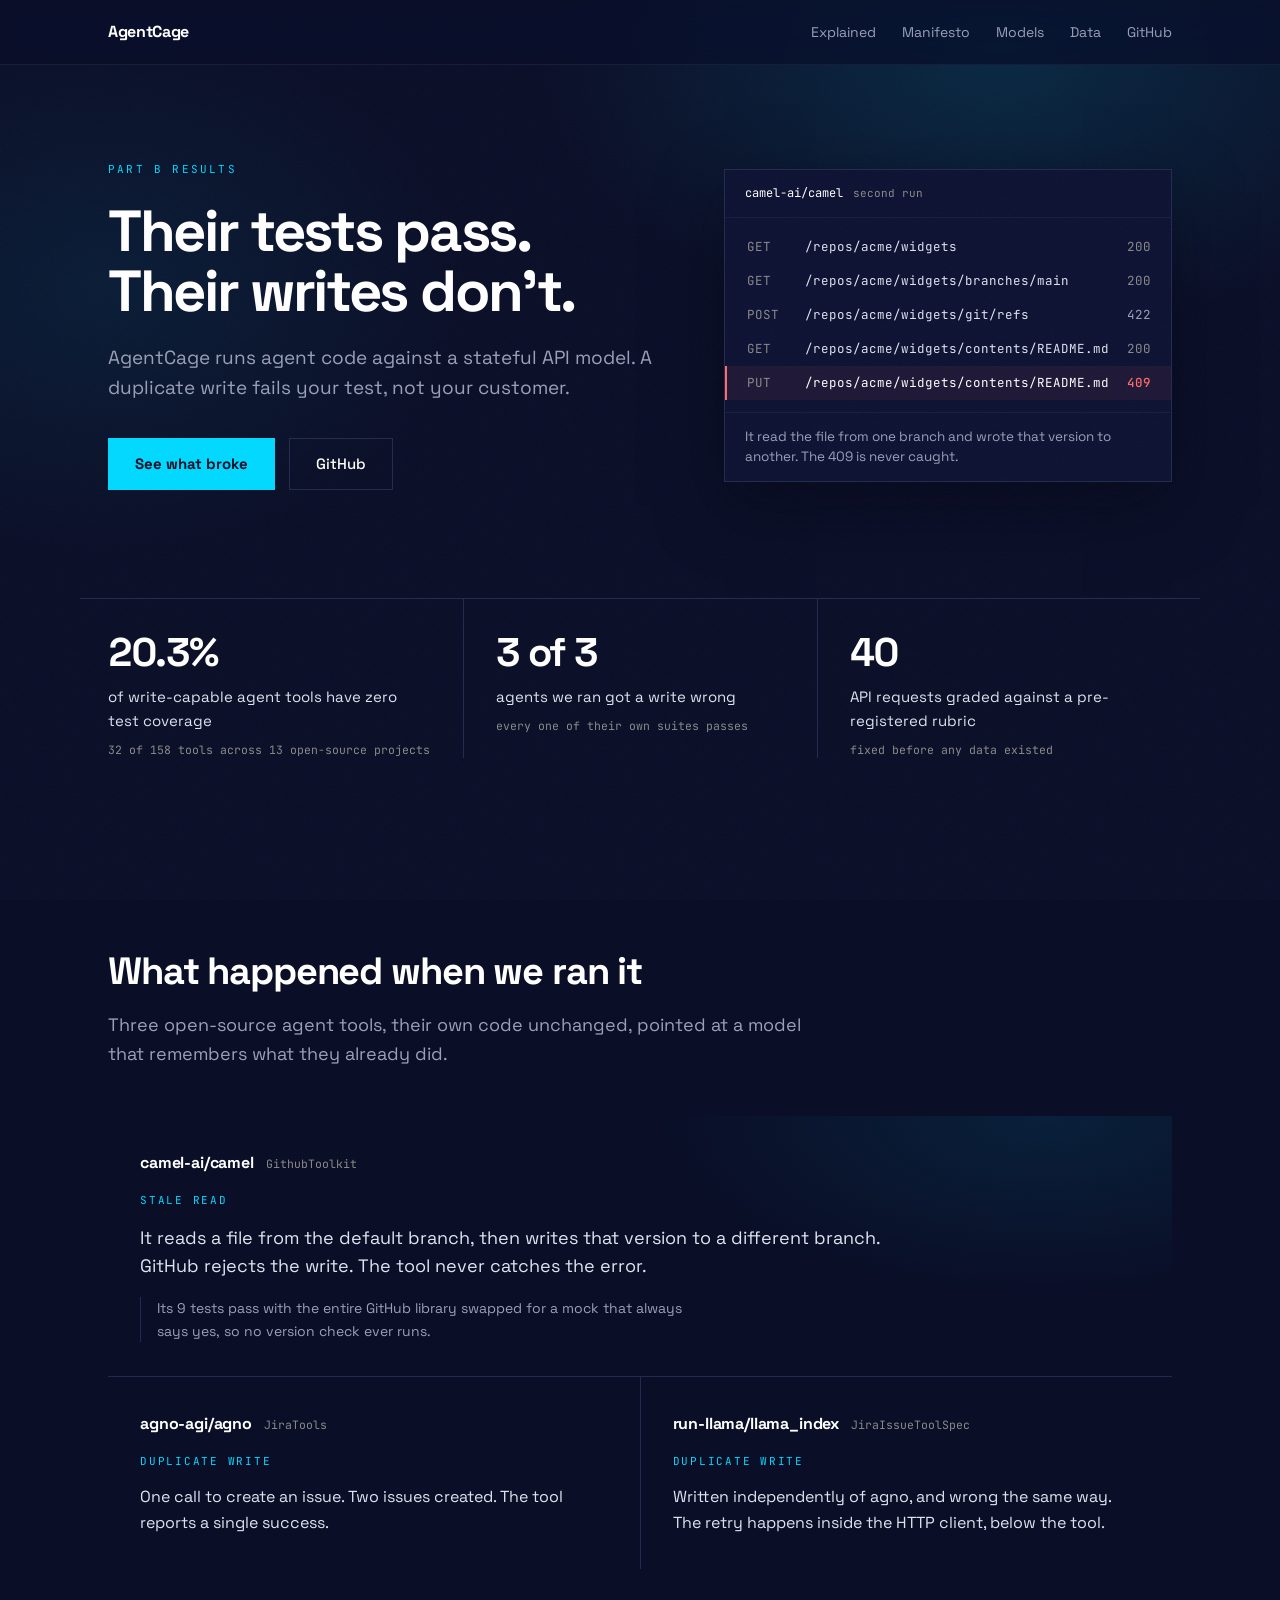
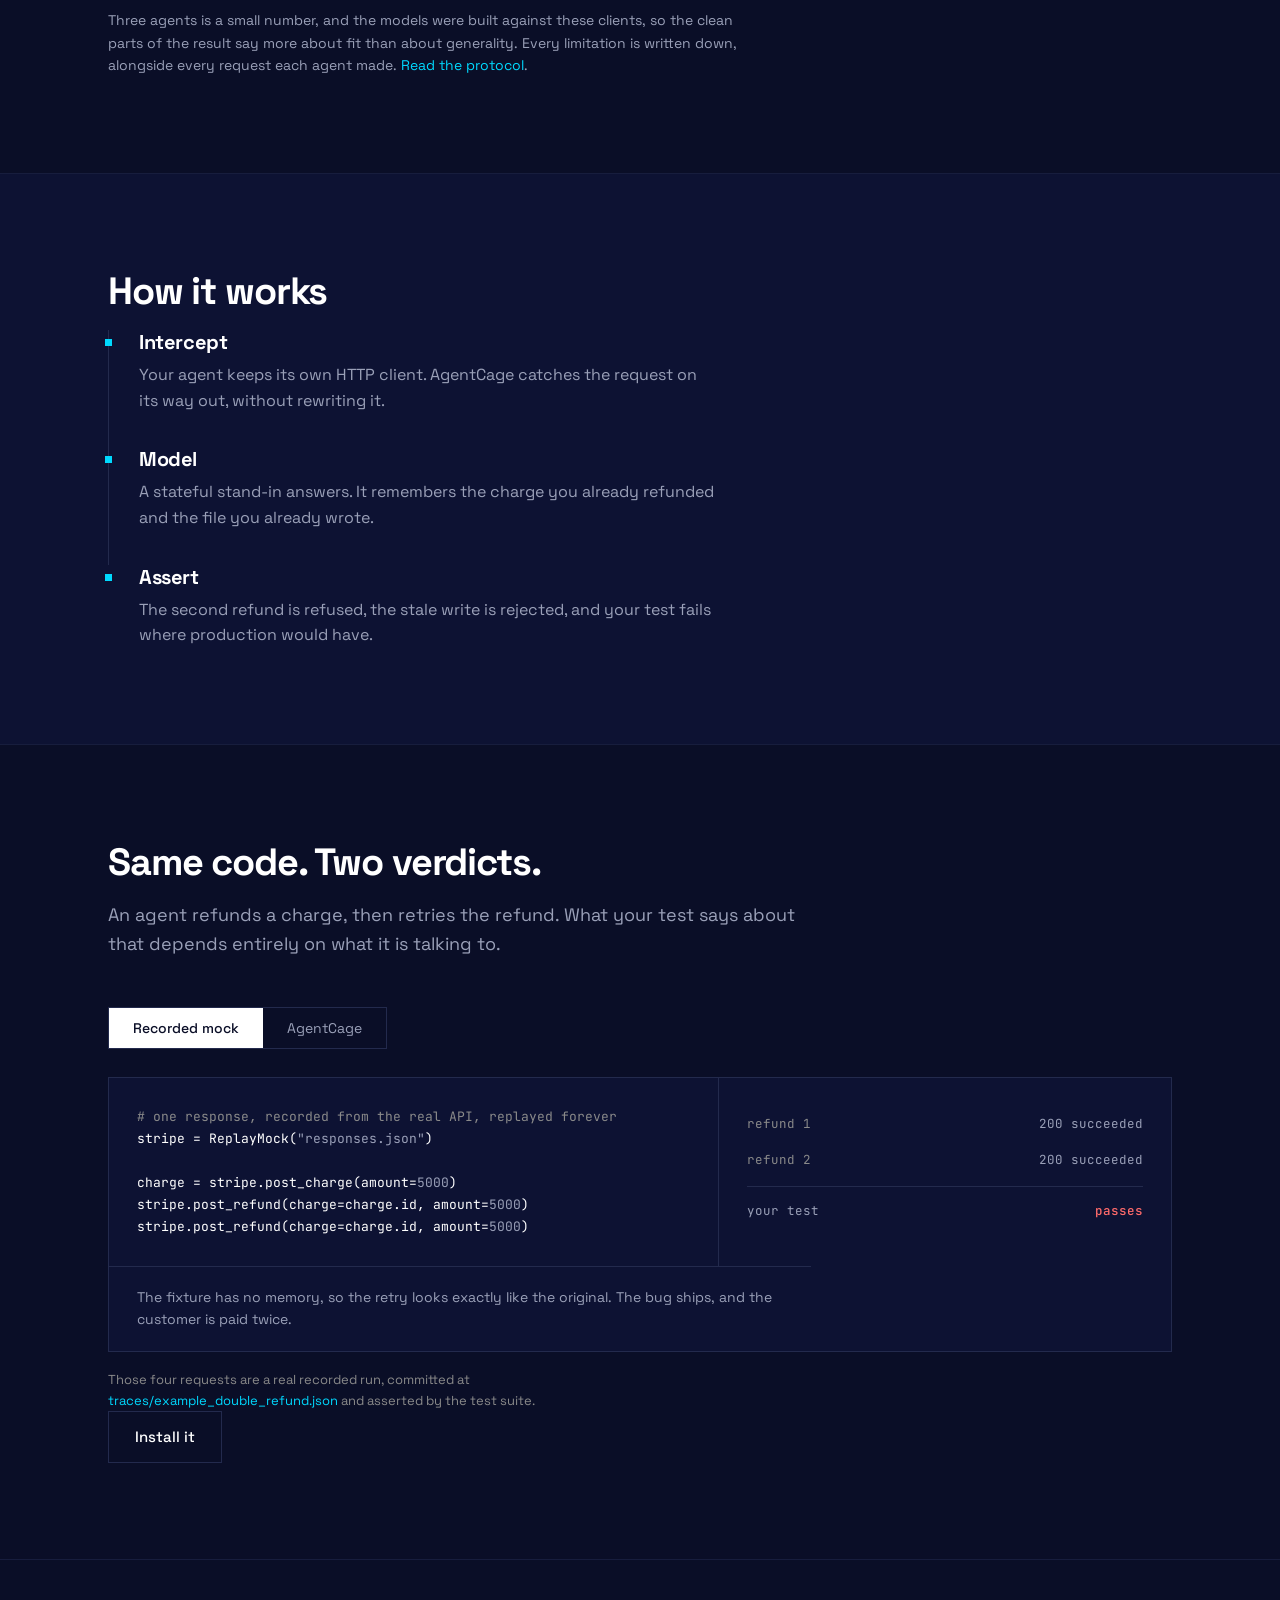
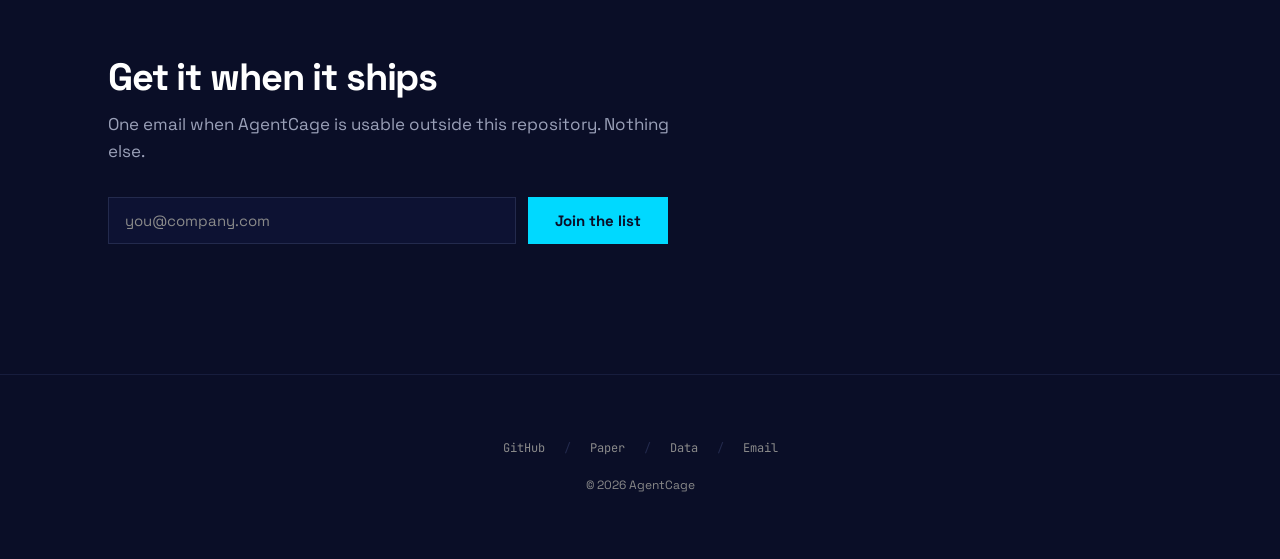
==== commit 831322e7: "Add the explanation page, an interactive demo and a waiting list Three things, all built from data t" ====
--- a/website/index.html
+++ b/website/index.html
@@ -31,6 +31,7 @@
   <div class="nav-inner">
     <a class="brand" href="/" aria-current="page">AgentCage</a>
     <div class="nav-links">
+      <a class="link" href="/explained">Explained</a>
       <a class="link" href="/manifesto">Manifesto</a>
       <a class="link" href="/models">Models</a>
       <a class="link" href="/data">Data</a>
@@ -158,25 +159,91 @@
   </div>
 </section>
 
-<!-- Code: full-width band. -->
-<section class="codeband">
-  <div class="wrap">
-    <div class="code-panel">
-      <button type="button" id="copy">Copy</button>
-<pre id="snippet"><span class="kw">from</span> part_b.stripe_mock <span class="kw">import</span> StripeMock
+<!-- Demo: same agent, same two calls, two different verdicts. -->
+<section class="demo" id="demo">
+  <div class="wrap">
+    <h2 class="section">Same code. Two verdicts.</h2>
+    <p class="lede">An agent refunds a charge, then retries the refund. What your test
+    says about that depends entirely on what it is talking to.</p>
+
+    <div class="toggle" role="group" aria-label="Choose what the agent is tested against">
+      <button type="button" id="t-mock" aria-pressed="true" aria-controls="pane">Recorded mock</button>
+      <button type="button" id="t-cage" aria-pressed="false" aria-controls="pane">AgentCage</button>
+    </div>
+
+    <div class="panes" id="pane">
+      <!-- Recorded mock -->
+      <div class="pane" id="pane-mock">
+        <div class="pane-code">
+<pre><span class="cmt"># one response, recorded from the real API, replayed forever</span>
+stripe = ReplayMock(<span class="str">"responses.json"</span>)
+
+charge = stripe.post_charge(amount=<span class="str">5000</span>)
+stripe.post_refund(charge=charge.id, amount=<span class="str">5000</span>)
+stripe.post_refund(charge=charge.id, amount=<span class="str">5000</span>)</pre>
+        </div>
+        <ol class="pane-out">
+          <li><span class="lbl">refund 1</span><span class="res ok">200 succeeded</span></li>
+          <li><span class="lbl">refund 2</span><span class="res ok">200 succeeded</span></li>
+          <li class="outcome pass"><span class="lbl">your test</span><span class="res">passes</span></li>
+        </ol>
+        <p class="pane-note bad">The fixture has no memory, so the retry looks exactly
+        like the original. The bug ships, and the customer is paid twice.</p>
+      </div>
+
+      <!-- AgentCage -->
+      <div class="pane" id="pane-cage" hidden>
+        <div class="pane-code">
+<pre><span class="kw">from</span> part_b.stripe_mock <span class="kw">import</span> StripeMock
 
 stripe = StripeMock()
 charge = stripe.post_charge(amount=<span class="str">5000</span>)
 
 stripe.post_refund(charge=charge.id, amount=<span class="str">5000</span>)
-stripe.post_refund(charge=charge.id, amount=<span class="str">5000</span>)
-<span class="cmt"># StripeError: charge already refunded (400)</span></pre>
-    </div>
-    <div class="code-side">
-      <p>The second refund is the whole idea. A recorded fixture replays the first
-      response twice and your test goes green.</p>
+stripe.post_refund(charge=charge.id, amount=<span class="str">5000</span>)</pre>
+        </div>
+        <ol class="pane-out">
+          <li><span class="lbl">refund 1</span><span class="res ok">200 succeeded</span></li>
+          <li><span class="lbl">refund 2</span><span class="res bad">400 charge_already_refunded</span></li>
+          <li class="outcome fail"><span class="lbl">your test</span><span class="res">fails</span></li>
+        </ol>
+        <p class="pane-note good">The model remembers the first refund, so the second is
+        refused exactly as the real API would. You fix it before shipping.</p>
+      </div>
+    </div>
+
+    <p class="demo-foot">Those four requests are a real recorded run, committed at
+    <a href="https://github.com/RithikSatarla/agentcage/blob/main/traces/example_double_refund.json">traces/example_double_refund.json</a>
+    and asserted by the test suite.</p>
+
+    <div class="cta">
       <a class="btn" href="https://github.com/RithikSatarla/agentcage#quickstart">Install it</a>
     </div>
+  </div>
+</section>
+
+<!-- Waiting list -->
+<section class="waitlist" id="waitlist">
+  <div class="wrap">
+    <h2 class="section">Get it when it ships</h2>
+    <p class="wl-sub">One email when AgentCage is usable outside this repository.
+    Nothing else.</p>
+
+    <form class="wl-form" id="wl-form" novalidate>
+      <div class="wl-row">
+        <label class="sr-only" for="wl-email">Email address</label>
+        <input id="wl-email" name="email" type="email" inputmode="email"
+               autocomplete="email" placeholder="you@company.com" required
+               aria-describedby="wl-msg">
+        <button class="btn btn-primary" type="submit" id="wl-submit">Join the list</button>
+      </div>
+      <!-- Honeypot. Off-screen rather than display:none, which some autofillers skip. -->
+      <div class="wl-hp" aria-hidden="true">
+        <label for="wl-company">Company</label>
+        <input id="wl-company" name="company" type="text" tabindex="-1" autocomplete="off">
+      </div>
+      <p class="wl-msg" id="wl-msg" role="status" aria-live="polite"></p>
+    </form>
   </div>
 </section>
 
@@ -199,20 +266,79 @@
 (function () {
   "use strict";
 
-  /* Copy button. */
-  var copy = document.getElementById("copy");
-  if (copy) {
-    copy.addEventListener("click", function () {
-      var text = document.getElementById("snippet").innerText;
-      var done = function () {
-        copy.textContent = "Copied";
-        window.setTimeout(function () { copy.textContent = "Copy"; }, 1400);
-      };
-      if (navigator.clipboard && navigator.clipboard.writeText) {
-        navigator.clipboard.writeText(text).then(done, done);
-      } else {
-        done();
+  /* Demo toggle. Both panes are in the markup and one is hidden, so the content is
+     there for search engines and for anyone without scripting. */
+  var bMock = document.getElementById("t-mock");
+  var bCage = document.getElementById("t-cage");
+  var pMock = document.getElementById("pane-mock");
+  var pCage = document.getElementById("pane-cage");
+
+  if (bMock && bCage) {
+    var choose = function (mock) {
+      bMock.setAttribute("aria-pressed", String(mock));
+      bCage.setAttribute("aria-pressed", String(!mock));
+      pMock.hidden = !mock;
+      pCage.hidden = mock;
+    };
+    bMock.addEventListener("click", function () { choose(true); });
+    bCage.addEventListener("click", function () { choose(false); });
+  }
+
+  /* Waiting list. Four states, and the failure state is the one that matters: if the
+     endpoint is not connected to a destination it answers 503, and the visitor is told
+     to email instead. Nothing here ever shows a tick for a signup that went nowhere. */
+  var form = document.getElementById("wl-form");
+  if (form) {
+    var input = document.getElementById("wl-email");
+    var submit = document.getElementById("wl-submit");
+    var msg = document.getElementById("wl-msg");
+    var MAILTO = "mailto:rithiksatarla@gmail.com?subject=AgentCage%20waiting%20list";
+
+    var say = function (state, text) {
+      msg.className = "wl-msg " + state;
+      msg.innerHTML = text;
+    };
+
+    form.addEventListener("submit", function (ev) {
+      ev.preventDefault();
+      var email = input.value.trim();
+
+      if (!email || email.indexOf("@") < 1 || email.lastIndexOf(".") < email.indexOf("@")) {
+        say("err", "Enter a valid email address.");
+        input.focus();
+        return;
       }
+
+      submit.disabled = true;
+      submit.textContent = "Joining";
+      say("", "");
+
+      fetch("/api/waitlist", {
+        method: "POST",
+        headers: { "Content-Type": "application/json" },
+        body: JSON.stringify({
+          email: email,
+          company: document.getElementById("wl-company").value,
+          source: "landing"
+        })
+      }).then(function (res) {
+        return res.json().then(function (data) { return { ok: res.ok, data: data }; });
+      }).then(function (result) {
+        if (result.ok && result.data.ok) {
+          form.innerHTML = '<p class="wl-msg ok">You are on the list. ' +
+            'You will hear from us once, when it ships.</p>';
+          return;
+        }
+        var reason = (result.data && result.data.error) || "something went wrong";
+        say("err", "Could not add you: " + reason + ". " +
+            '<a href="' + MAILTO + '">Email it to me instead</a> and I will add you by hand.');
+      }).catch(function () {
+        say("err", 'Could not reach the server. ' +
+            '<a href="' + MAILTO + '">Email it to me instead</a> and I will add you by hand.');
+      }).then(function () {
+        submit.disabled = false;
+        submit.textContent = "Join the list";
+      });
     });
   }
 
--- a/website/home.css
+++ b/website/home.css
@@ -76,7 +76,7 @@
 /* Grid children default to min-width:auto, so anything holding a <pre> or a nowrap
    path pushes its own track wider than the container instead of scrolling inside it.
    That is what made the page overflow horizontally at 390px. */
-.hero-grid > *, .metrics-grid > *, .bento > *, .moves > *, .codeband .wrap > * {
+.hero-grid > *, .metrics-grid > *, .bento > *, .moves > *, .pane > * {
   min-width: 0;
 }
 
@@ -295,24 +295,100 @@
 }
 .moves p { font-size: 16px; color: var(--subtle); margin: 0; max-width: 58ch; }
 
-/* ---------- code ---------- */
-.codeband .wrap { display: grid; grid-template-columns: 1.5fr 1fr; gap: 48px; align-items: center; }
-.code-panel { position: relative; border: 1px solid var(--border); background: var(--bg-lift); }
-.code-panel pre {
-  margin: 0; padding: 32px; overflow-x: auto;
-  font-family: var(--mono); font-size: 13.5px; line-height: 1.7; color: var(--text);
-}
-.code-panel .str { color: var(--subtle); }
-.code-panel .cmt { color: var(--bad); }
-.code-panel .kw  { color: var(--accent); }
-.code-panel button {
-  position: absolute; top: 12px; right: 12px;
-  font-family: var(--mono); font-size: 11px; padding: 6px 12px;
-  background: var(--bg); border: 1px solid var(--border); color: var(--subtle);
-  cursor: pointer; transition: color .15s var(--ease), border-color .15s var(--ease);
-}
-.code-panel button:hover { color: var(--accent); border-color: var(--accent); }
-.code-side p { font-size: 17px; color: var(--body); margin: 0 0 26px; text-wrap: pretty; }
+/* ---------- demo ----------
+   Both panes are in the markup and one carries [hidden], so the content exists for
+   search engines and for anyone whose scripting never runs. */
+.toggle { display: inline-flex; border: 1px solid var(--border); margin: 0 0 28px; }
+.toggle button {
+  font-family: var(--sans); font-size: 14px; padding: 11px 24px;
+  background: transparent; border: 0; color: var(--subtle); cursor: pointer;
+  transition: color .15s var(--ease), background .15s var(--ease);
+}
+.toggle button:hover { color: var(--text); }
+.toggle button[aria-pressed="true"] {
+  color: var(--bg); background: var(--text); font-weight: 500;
+}
+
+.panes { border: 1px solid var(--border); background: var(--bg-lift); }
+.pane { display: grid; grid-template-columns: 1.35fr 1fr; }
+.pane > * { min-width: 0; }
+.pane[hidden] { display: none; }
+.pane-code { border-right: 1px solid var(--border); }
+.pane-code pre {
+  margin: 0; padding: 28px; overflow-x: auto;
+  font-family: var(--mono); font-size: 13px; line-height: 1.7; color: var(--text);
+}
+.pane-code .str { color: var(--subtle); }
+.pane-code .cmt { color: var(--small); }
+.pane-code .kw  { color: var(--accent); }
+
+.pane-out { list-style: none; margin: 0; padding: 28px; }
+.pane-out li {
+  display: flex; justify-content: space-between; align-items: baseline; gap: 16px;
+  padding: 8px 0; font-family: var(--mono); font-size: 12.5px;
+}
+.pane-out .lbl { color: var(--small); }
+.pane-out .res { color: var(--body); text-align: right; font-variant-numeric: tabular-nums; }
+.pane-out .res.ok { color: var(--subtle); }
+.pane-out .res.bad { color: var(--bad); }
+/* Named .outcome, not .verdict: the findings section already owns .verdict as an
+   uppercase accent label, and a shared name silently restyled these rows. */
+.pane-out .outcome {
+  border-top: 1px solid var(--border); margin-top: 8px; padding-top: 14px;
+}
+.pane-out .outcome .lbl { color: var(--subtle); }
+/* A passing test is the bad outcome on the left-hand pane, so the colour follows the
+   consequence rather than the word. */
+.pane-out .outcome.pass .res { color: var(--bad); font-weight: 500; }
+.pane-out .outcome.fail .res { color: var(--accent); font-weight: 500; }
+
+/* Spans both columns: it comments on the pairing, not on the code alone. */
+.pane-note {
+  grid-column: 1 / -1;
+  font-size: 14px; color: var(--subtle); margin: 0; padding: 20px 28px;
+  line-height: 1.55; border-top: 1px solid var(--border); max-width: 78ch;
+}
+.demo-foot { font-size: 13px; color: var(--small); margin: 18px 0 0; max-width: 74ch; }
+
+/* ---------- waiting list ----------
+   Label is visually hidden rather than absent: the placeholder is an example address,
+   not a label, and a placeholder-as-label disappears the moment anyone types. */
+.waitlist { border-top: 1px solid var(--hairline); }
+.wl-sub { font-size: 17px; color: var(--subtle); margin: -6px 0 32px; max-width: 52ch; }
+
+.sr-only {
+  position: absolute; width: 1px; height: 1px; padding: 0; margin: -1px;
+  overflow: hidden; clip: rect(0 0 0 0); white-space: nowrap; border: 0;
+}
+
+.wl-form { max-width: 560px; }
+.wl-row { display: flex; gap: 12px; }
+.wl-row input {
+  flex: 1; min-width: 0;
+  font-family: var(--sans); font-size: 15px; color: var(--text);
+  padding: 13px 16px; background: var(--bg-lift);
+  border: 1px solid var(--border); border-radius: 0;
+  transition: border-color .15s var(--ease);
+}
+/* 5.5:1 on the input's own background, so the example address is legible. */
+.wl-row input::placeholder { color: var(--small); opacity: 1; }
+.wl-row input:focus {
+  outline: none; border-color: var(--accent);
+  box-shadow: 0 0 0 2px rgba(0, 217, 255, .18);
+}
+.wl-row button:disabled { opacity: .6; cursor: progress; }
+
+/* Off-screen, not display:none: hidden fields are skipped by some autofillers, and a
+   honeypot that nothing ever fills catches nothing. */
+.wl-hp {
+  position: absolute; left: -9999px; top: auto; width: 1px; height: 1px;
+  overflow: hidden;
+}
+
+.wl-msg { font-size: 14px; margin: 14px 0 0; min-height: 1.4em; line-height: 1.5; }
+.wl-msg.err { color: var(--warning-text, #ff9a9a); }   /* 7.1:1 on --bg */
+.wl-msg.ok  { color: var(--accent); }
+.wl-msg a { color: inherit; text-decoration: underline; }
 
 /* ---------- footer ---------- */
 footer { padding: 64px 0; text-align: center; border-top: 1px solid var(--hairline); }
@@ -326,7 +402,8 @@
 @media (max-width: 960px) {
   .hero-grid { grid-template-columns: 1fr; gap: 44px; }
   .sub { max-width: 54ch; }
-  .codeband .wrap { grid-template-columns: 1fr; gap: 32px; }
+  .pane { grid-template-columns: 1fr; }
+  .pane-code { border-right: 0; border-bottom: 1px solid var(--border); }
   .metrics-grid { grid-template-columns: 1fr 1fr; }
   .metric:nth-child(3) {
     grid-column: 1 / -1; border-left: 0; padding-left: 0;
@@ -337,9 +414,16 @@
 /* ---------- mobile: every multi-column layout collapses to one ---------- */
 @media (max-width: 720px) {
   .wrap { padding: 0 20px; }
-  .nav-inner { padding: 0 20px; gap: 18px; }
-  .nav-links { gap: 16px; }
-  .nav a.link { font-size: 13px; }
+  /* Five links no longer fit at 390px. The strip scrolls rather than dropping any of
+     them: a nav that hides pages on small screens hides them from the people most
+     likely to be skimming. */
+  .nav-inner { padding: 0 20px; gap: 14px; }
+  .nav-links {
+    gap: 16px; min-width: 0; overflow-x: auto; scrollbar-width: none;
+    -webkit-overflow-scrolling: touch;
+  }
+  .nav-links::-webkit-scrollbar { display: none; }
+  .nav a.link { font-size: 13px; white-space: nowrap; }
 
   .hero { padding: 56px 0 64px; }
   .sub { font-size: 17px; }
@@ -362,7 +446,13 @@
 
   .moves li { padding-left: 22px; padding-bottom: 28px; }
 
-  .code-panel pre { padding: 22px; font-size: 12.5px; }
+  .wl-row { flex-direction: column; }
+  .wl-row button { width: 100%; }
+  .toggle { display: flex; width: 100%; }
+  .toggle button { flex: 1; padding: 11px 12px; font-size: 13px; }
+  .pane-code pre { padding: 20px; font-size: 12px; }
+  .pane-out { padding: 20px; }
+  .pane-note { padding: 16px 20px; }
   .trace-body li { grid-template-columns: 40px 1fr auto; gap: 8px; padding: 7px 14px; }
   .trace-body { font-size: 11.5px; }
   .trace-head, .trace-note { padding-left: 14px; padding-right: 14px; }
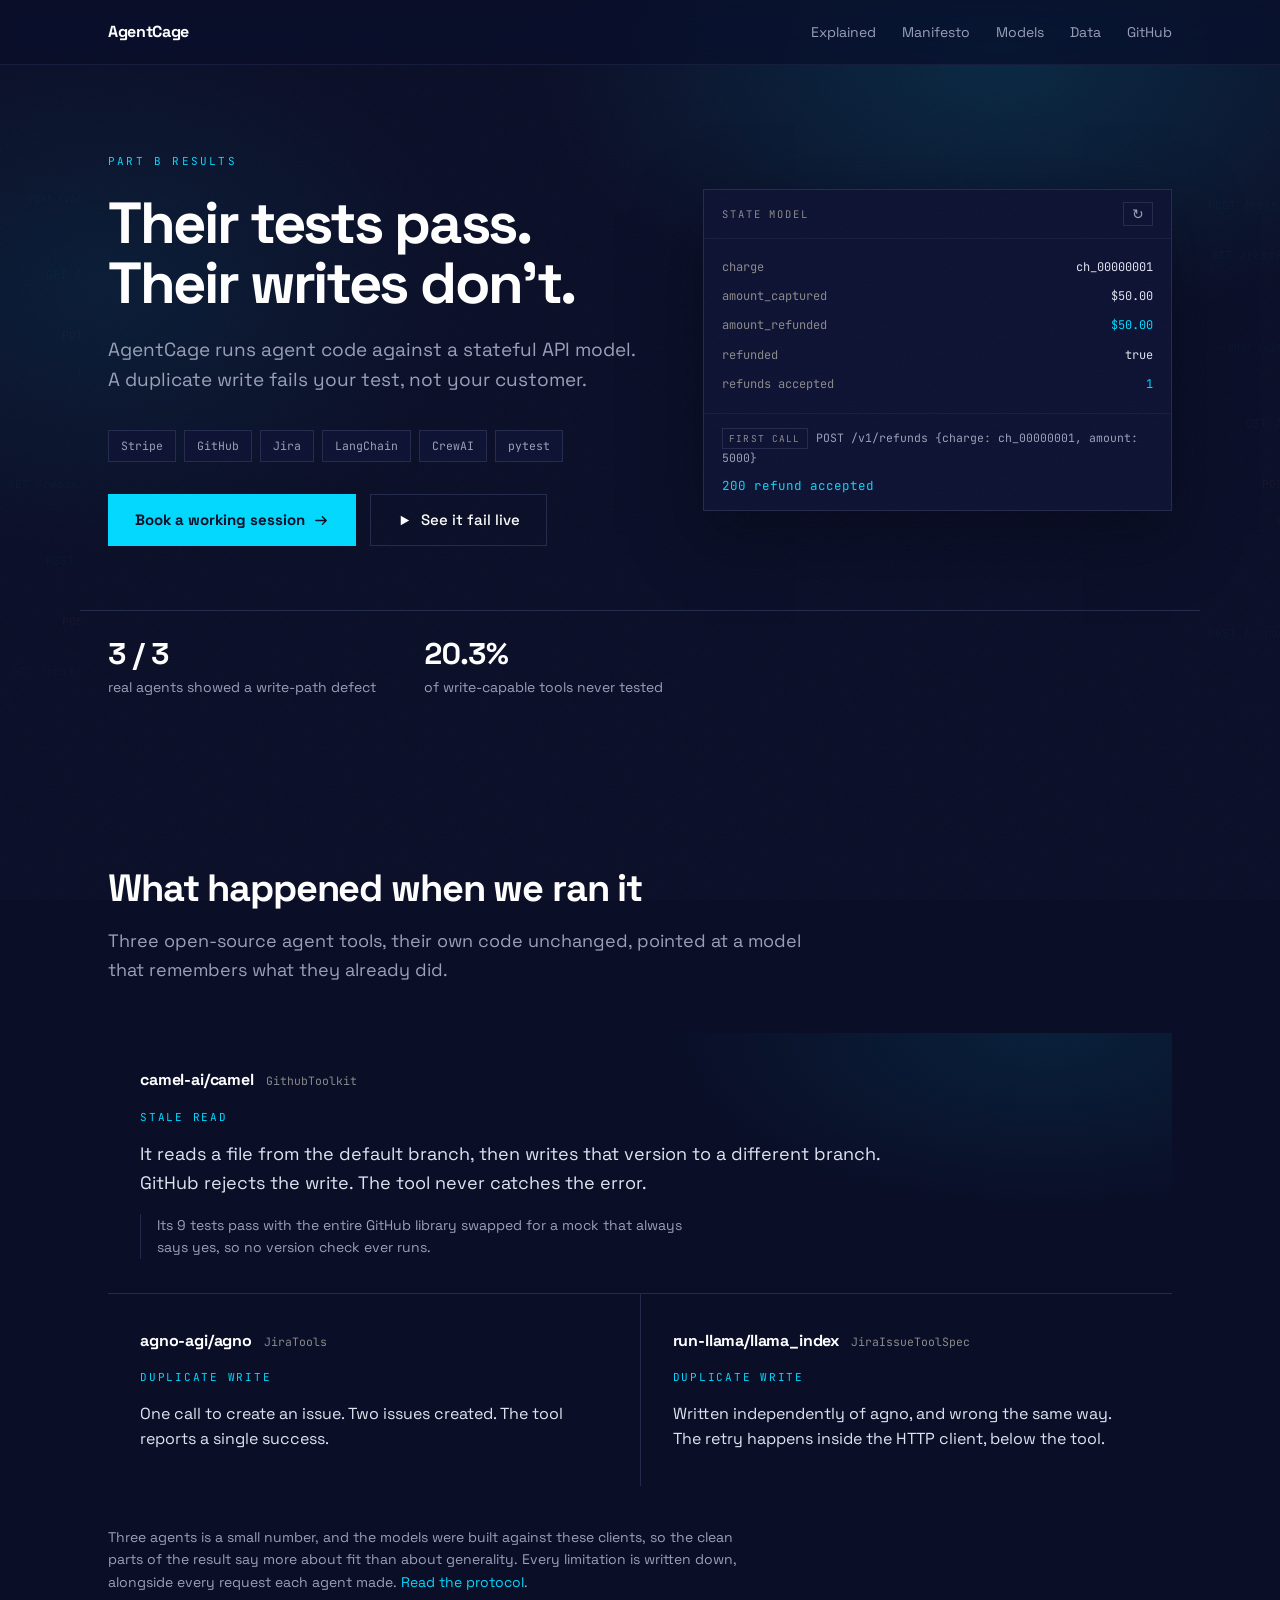
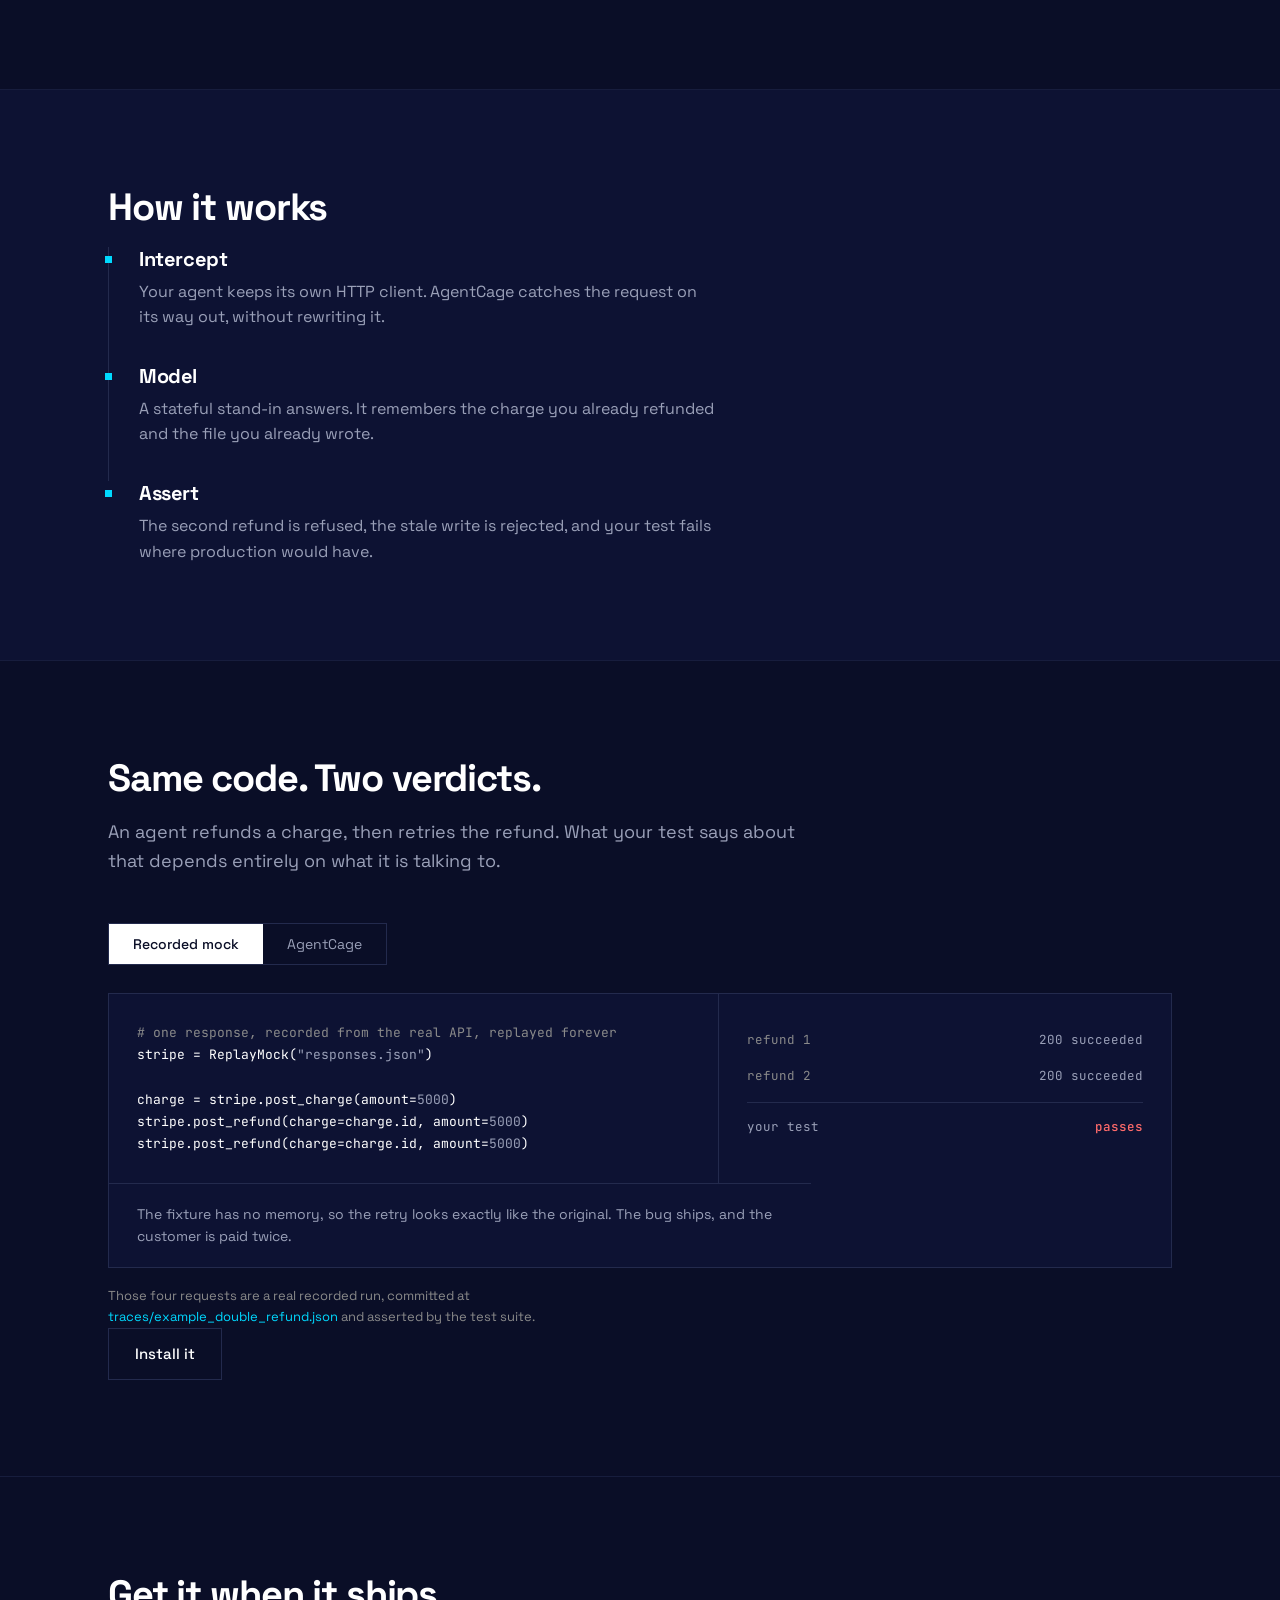
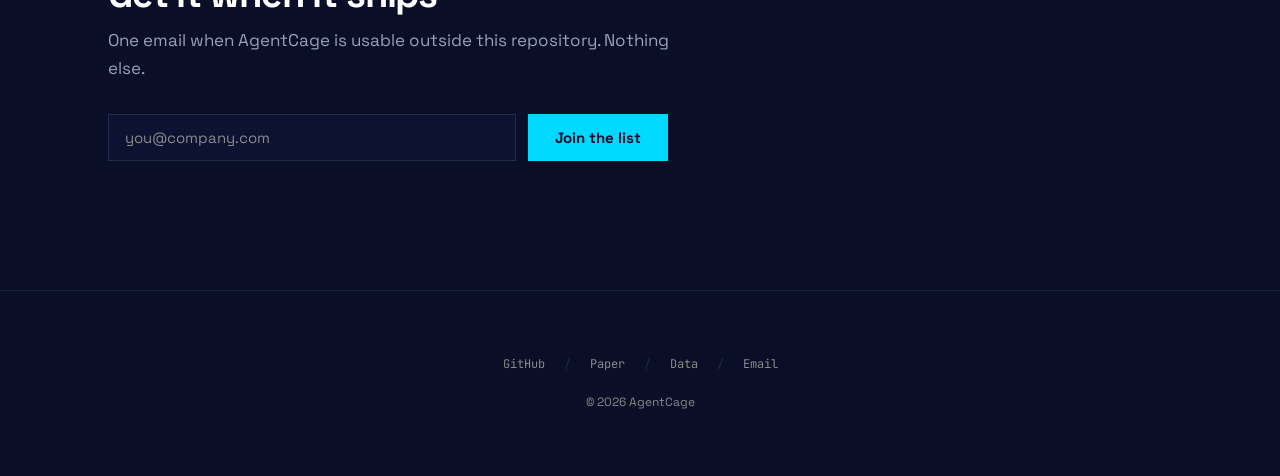
==== commit a914283f: "Rebuild the hero: state model panel, ambient traffic, chips, two stats Two columns, copy left and a " ====
--- a/website/index.html
+++ b/website/index.html
@@ -40,60 +40,107 @@
   </div>
 </nav>
 
-<!-- Hero: asymmetric split. Copy carries the claim, the panel carries the proof. -->
+<!-- Hero. Copy left, a live state model right, real traffic drifting in the outer
+     margins. The field is decoration and sits outside the content column entirely;
+     below 1280px there is no margin to put it in, so it is not rendered. -->
 <header class="hero" id="main">
+
+  <!-- Every line is a real request from a committed trace in part_b/traces/. The
+       repeated pairs are the point: the same call, the same 200, twice. -->
+  <div class="field" aria-hidden="true">
+    <div class="gutter gutter-l">
+      <div class="strip">
+        <span class="ln o1">POST /v1/refunds &rarr; 200</span>
+        <span class="ln o4">POST /v1/refunds &rarr; 200</span>
+        <span class="ln o2">GET /v1/charges/ch_00000001 &rarr; 200</span>
+        <span class="ln o5">PUT contents/README.md &rarr; 409</span>
+        <span class="ln o3">POST /repos/acme/widgets/pulls &rarr; 201</span>
+        <span class="ln o6">GET /repos/acme/widgets &rarr; 200</span>
+        <span class="ln o2">POST /rest/api/2/issue &rarr; 201</span>
+        <span class="ln o5">POST /rest/api/2/issue &rarr; 201</span>
+        <span class="ln o1">GET /rest/api/2/search/jql &rarr; 200</span>
+        <span class="ln o4">DELETE /rest/api/2/issue/10001 &rarr; 204</span>
+      </div>
+    </div>
+    <div class="gutter gutter-r">
+      <div class="strip">
+        <span class="ln o3">POST /rest/api/2/issue &rarr; 201</span>
+        <span class="ln o6">POST /rest/api/2/issue &rarr; 201</span>
+        <span class="ln o1">GET /rest/api/2/issue/KAN-1 &rarr; 404</span>
+        <span class="ln o4">POST /v1/charges &rarr; 200</span>
+        <span class="ln o2">GET /repos/acme/widgets/branches/main &rarr; 200</span>
+        <span class="ln o5">POST /v1/refunds &rarr; 200</span>
+        <span class="ln o3">POST /v1/refunds &rarr; 200</span>
+        <span class="ln o6">POST /repos/acme/widgets/git/refs &rarr; 422</span>
+        <span class="ln o2">GET /rest/api/2/serverInfo &rarr; 200</span>
+        <span class="ln o4">POST /repos/acme/widgets/issues &rarr; 201</span>
+      </div>
+    </div>
+  </div>
+
   <div class="wrap hero-grid">
     <div class="hero-copy">
       <p class="eyebrow">Part B results</p>
       <h1>Their tests pass.<br>Their writes don&rsquo;t.</h1>
       <p class="sub">AgentCage runs agent code against a stateful API model. A
       duplicate write fails your test, not your customer.</p>
+
+      <ul class="chips">
+        <li>Stripe</li>
+        <li>GitHub</li>
+        <li>Jira</li>
+        <li>LangChain</li>
+        <li>CrewAI</li>
+        <li>pytest</li>
+      </ul>
+
       <div class="cta">
-        <a class="btn btn-primary" href="#findings">See what broke</a>
-        <a class="btn" href="https://github.com/RithikSatarla/agentcage">GitHub</a>
-      </div>
-    </div>
-
-    <!-- Real requests from part_b/traces/camel.json, scenario pull-request-repeat.
-         Not a mock-up of a terminal: this is the recorded run, committed in the repo. -->
-    <figure class="trace">
-      <figcaption class="trace-head">
-        <span class="trace-what">camel-ai/camel</span>
-        <span class="trace-when">second run</span>
-      </figcaption>
-      <ol class="trace-body">
-        <li><span class="verb">GET</span><span class="path">/repos/acme/widgets</span><span class="code ok">200</span></li>
-        <li><span class="verb">GET</span><span class="path">/repos/acme/widgets/branches/main</span><span class="code ok">200</span></li>
-        <li><span class="verb">POST</span><span class="path">/repos/acme/widgets/git/refs</span><span class="code warn">422</span></li>
-        <li><span class="verb">GET</span><span class="path">/repos/acme/widgets/contents/README.md</span><span class="code ok">200</span></li>
-        <li class="fail"><span class="verb">PUT</span><span class="path">/repos/acme/widgets/contents/README.md</span><span class="code bad">409</span></li>
-      </ol>
-      <p class="trace-note">It read the file from one branch and wrote that version to
-      another. The 409 is never caught.</p>
-    </figure>
+        <a class="btn btn-primary" href="#waitlist">
+          Book a working session
+          <svg class="ico" viewBox="0 0 16 16" aria-hidden="true" focusable="false">
+            <path d="M2 8h11M9 4l4 4-4 4"/>
+          </svg>
+        </a>
+        <a class="btn" href="#demo">
+          <svg class="ico" viewBox="0 0 16 16" aria-hidden="true" focusable="false">
+            <path d="M4 3l9 5-9 5z"/>
+          </svg>
+          See it fail live
+        </a>
+      </div>
+    </div>
+
+    <!-- The state model, running. Values come from part_b/stripe_mock.py: a refund
+         moves amount_refunded once and the second attempt is refused, so the numbers
+         do not move a second time. -->
+    <div class="panel" id="panel">
+      <div class="panel-head">
+        <span class="panel-title">State model</span>
+        <button type="button" class="replay" id="replay" aria-label="Replay the sequence">
+          <span aria-hidden="true">&#8635;</span>
+        </button>
+      </div>
+
+      <dl class="panel-state">
+        <div><dt>charge</dt><dd id="v-charge">&mdash;</dd></div>
+        <div><dt>amount_captured</dt><dd id="v-captured">&mdash;</dd></div>
+        <div><dt>amount_refunded</dt><dd id="v-refunded">&mdash;</dd></div>
+        <div><dt>refunded</dt><dd id="v-flag">&mdash;</dd></div>
+        <div><dt>refunds accepted</dt><dd id="v-count">&mdash;</dd></div>
+      </dl>
+
+      <div class="panel-call" id="panel-call">
+        <p class="req" id="c-req">waiting for the first call</p>
+        <p class="res" id="c-res"></p>
+      </div>
+    </div>
+  </div>
+
+  <div class="wrap hero-stats">
+    <p class="hstat"><strong>3 / 3</strong> real agents showed a write-path defect</p>
+    <p class="hstat"><strong>20.3%</strong> of write-capable tools never tested</p>
   </div>
 </header>
-
-<!-- Metrics: hairline-separated data, no card boxes. -->
-<section class="metrics" aria-label="Key figures">
-  <div class="wrap metrics-grid">
-    <div class="metric">
-      <p class="figure">20.3%</p>
-      <p class="label">of write-capable agent tools have zero test coverage</p>
-      <p class="foot">32 of 158 tools across 13 open-source projects</p>
-    </div>
-    <div class="metric">
-      <p class="figure">3 of 3</p>
-      <p class="label">agents we ran got a write wrong</p>
-      <p class="foot">every one of their own suites passes</p>
-    </div>
-    <div class="metric">
-      <p class="figure">40</p>
-      <p class="label">API requests graded against a pre-registered rubric</p>
-      <p class="foot">fixed before any data existed</p>
-    </div>
-  </div>
-</section>
 
 <!-- Findings: asymmetric bento, three items in three cells. -->
 <section id="findings">
@@ -237,10 +284,12 @@
                aria-describedby="wl-msg">
         <button class="btn btn-primary" type="submit" id="wl-submit">Join the list</button>
       </div>
-      <!-- Honeypot. Off-screen rather than display:none, which some autofillers skip. -->
+      <!-- Honeypot. Off-screen rather than display:none, which some autofillers skip.
+           Named _gotcha because that is the field Formspree drops on its side too, so
+           a bot has to beat both. -->
       <div class="wl-hp" aria-hidden="true">
         <label for="wl-company">Company</label>
-        <input id="wl-company" name="company" type="text" tabindex="-1" autocomplete="off">
+        <input id="wl-company" name="_gotcha" type="text" tabindex="-1" autocomplete="off">
       </div>
       <p class="wl-msg" id="wl-msg" role="status" aria-live="polite"></p>
     </form>
@@ -252,7 +301,7 @@
     <p class="links">
       <a href="https://github.com/RithikSatarla/agentcage">GitHub</a>
       <span class="sep">/</span>
-      <a href="agentcage-paper.pdf">Paper</a>
+      <a href="/agentcage-paper.pdf">Paper</a>
       <span class="sep">/</span>
       <a href="/data">Data</a>
       <span class="sep">/</span>
@@ -265,6 +314,104 @@
 <script>
 (function () {
   "use strict";
+
+  /* State model panel.
+
+     The sequence is the one from part_b/stripe_mock.py: a refund moves
+     amount_refunded once, and the identical retry is refused, so nothing moves the
+     second time. The retry frame is the whole argument, which is why it holds longest
+     before the loop restarts. Pauses on hover so it can be read. */
+  var panel = document.getElementById("panel");
+  if (panel) {
+    var el = function (id) { return document.getElementById(id); };
+    var fields = {
+      charge: el("v-charge"), captured: el("v-captured"), refunded: el("v-refunded"),
+      flag: el("v-flag"), count: el("v-count")
+    };
+    var req = el("c-req"), res = el("c-res");
+
+    var EMPTY = { charge: "—", captured: "—", refunded: "—",
+                  flag: "—", count: "—" };
+    var AFTER = { charge: "ch_00000001", captured: "$50.00", refunded: "$50.00",
+                  flag: "true", count: "1" };
+
+    var paint = function (values, hits, tags) {
+      Object.keys(fields).forEach(function (k) {
+        var node = fields[k];
+        node.textContent = values[k];
+        node.classList.toggle("hit", (hits || []).indexOf(k) !== -1);
+        if (tags && tags[k]) {
+          var tag = document.createElement("span");
+          tag.className = "tag";
+          tag.textContent = tags[k];
+          node.appendChild(tag);
+        }
+      });
+    };
+
+    var CALL = "POST /v1/refunds {charge: ch_00000001, amount: 5000}";
+    var frames = [
+      { at: 0, run: function () {
+          paint(EMPTY);
+          req.innerHTML = "waiting for the first call";
+          res.textContent = ""; res.className = "res";
+        } },
+      { at: 900, run: function () {
+          req.innerHTML = '<span class="lbl">first call</span>' + CALL;
+          res.textContent = ""; res.className = "res";
+        } },
+      { at: 1600, run: function () {
+          paint(AFTER, ["refunded", "count"]);
+          res.textContent = "200  refund accepted";
+          res.className = "res ok";
+        } },
+      { at: 3300, run: function () {
+          req.innerHTML = '<span class="lbl retry">retry</span>' + CALL;
+          res.textContent = ""; res.className = "res";
+        } },
+      { at: 4000, run: function () {
+          /* Same values, no highlight, labelled. Nothing moved. */
+          paint(AFTER, [], { refunded: "unchanged", count: "still 1" });
+          res.textContent = "400  charge_already_refunded";
+          res.className = "res bad";
+        } }
+    ];
+    var CYCLE = 6400;
+
+    var reduced = window.matchMedia("(prefers-reduced-motion: reduce)");
+    if (reduced.matches) {
+      /* No loop. Show the outcome, which is the informative frame. */
+      frames[4].run();
+    } else {
+      var t0 = 0, next = 0, paused = false, raf = null;
+
+      var tick = function (now) {
+        if (!t0) t0 = now;
+        if (!paused) {
+          var elapsed = now - t0;
+          while (next < frames.length && elapsed >= frames[next].at) {
+            frames[next].run();
+            next += 1;
+          }
+          if (elapsed >= CYCLE) { t0 = now; next = 0; }
+        } else {
+          t0 = now - (frames[Math.max(next - 1, 0)].at);   /* hold where we are */
+        }
+        raf = window.requestAnimationFrame(tick);
+      };
+      raf = window.requestAnimationFrame(tick);
+
+      panel.addEventListener("mouseenter", function () { paused = true; });
+      panel.addEventListener("mouseleave", function () { paused = false; });
+
+      var replay = document.getElementById("replay");
+      if (replay) {
+        replay.addEventListener("click", function () {
+          t0 = 0; next = 0; paused = false; frames[0].run();
+        });
+      }
+    }
+  }
 
   /* Demo toggle. Both panes are in the markup and one is hidden, so the content is
      there for search engines and for anyone without scripting. */
@@ -284,9 +431,13 @@
     bCage.addEventListener("click", function () { choose(false); });
   }
 
-  /* Waiting list. Four states, and the failure state is the one that matters: if the
-     endpoint is not connected to a destination it answers 503, and the visitor is told
-     to email instead. Nothing here ever shows a tick for a signup that went nowhere. */
+  /* Waiting list. Four states, and the failure state is the one that matters: a tick
+     is shown only when Formspree has actually accepted the address. Anything else says
+     so and offers the mailto, so no signup is ever lost silently.
+
+     Formspree needs the Accept header to answer with JSON; without it, it replies with
+     a redirect to its own thank-you page and this would never see the outcome. */
+  var ENDPOINT = "https://formspree.io/f/mnpaqoaz";
   var form = document.getElementById("wl-form");
   if (form) {
     var input = document.getElementById("wl-email");
@@ -313,27 +464,35 @@
       submit.textContent = "Joining";
       say("", "");
 
-      fetch("/api/waitlist", {
+      fetch(ENDPOINT, {
         method: "POST",
-        headers: { "Content-Type": "application/json" },
+        headers: {
+          "Content-Type": "application/json",
+          "Accept": "application/json"
+        },
         body: JSON.stringify({
           email: email,
-          company: document.getElementById("wl-company").value,
-          source: "landing"
+          _gotcha: document.getElementById("wl-company").value,
+          source: "landing page"
         })
       }).then(function (res) {
-        return res.json().then(function (data) { return { ok: res.ok, data: data }; });
+        return res.json()
+          .catch(function () { return {}; })
+          .then(function (data) { return { ok: res.ok, data: data }; });
       }).then(function (result) {
-        if (result.ok && result.data.ok) {
+        if (result.ok) {
           form.innerHTML = '<p class="wl-msg ok">You are on the list. ' +
             'You will hear from us once, when it ships.</p>';
           return;
         }
-        var reason = (result.data && result.data.error) || "something went wrong";
+        /* Formspree reports problems as {errors: [{message, field}]}. Show the first
+           one rather than a generic string, since "email is invalid" is actionable. */
+        var errors = (result.data && result.data.errors) || [];
+        var reason = (errors[0] && errors[0].message) || "something went wrong";
         say("err", "Could not add you: " + reason + ". " +
             '<a href="' + MAILTO + '">Email it to me instead</a> and I will add you by hand.');
       }).catch(function () {
-        say("err", 'Could not reach the server. ' +
+        say("err", 'Could not reach the signup service. ' +
             '<a href="' + MAILTO + '">Email it to me instead</a> and I will add you by hand.');
       }).then(function () {
         submit.disabled = false;
--- a/website/home.css
+++ b/website/home.css
@@ -76,7 +76,7 @@
 /* Grid children default to min-width:auto, so anything holding a <pre> or a nowrap
    path pushes its own track wider than the container instead of scrolling inside it.
    That is what made the page overflow horizontally at 390px. */
-.hero-grid > *, .metrics-grid > *, .bento > *, .moves > *, .pane > * {
+.hero-grid > *, .bento > *, .moves > *, .pane > * {
   min-width: 0;
 }
 
@@ -111,9 +111,56 @@
 .nav a.link:hover { color: var(--text); text-decoration: none; }
 
 /* ---------- hero ---------- */
-.hero { padding: 96px 0 108px; }
+.hero { padding: 88px 0 72px; position: relative; overflow: hidden; }
 .hero-grid {
-  display: grid; grid-template-columns: 1.25fr 1fr; gap: 56px; align-items: center;
+  display: grid; grid-template-columns: 1.15fr 1fr; gap: 56px; align-items: center;
+}
+
+/* ---------- ambient field ----------
+   Two strips of real traffic in the margins outside the 1120px content column, so
+   nothing ever drifts behind the text. Below 1280px there is no margin to put them
+   in and the whole field is dropped rather than squeezed. */
+.field { display: none; }
+@media (min-width: 1280px) {
+  .field {
+    display: block; position: absolute; inset: 0; z-index: 0; pointer-events: none;
+    /* No band across the top or bottom: a full-bleed frame would enclose the
+       content instead of sitting beside it. */
+    mask-image: linear-gradient(to bottom, transparent, #000 18%, #000 82%, transparent);
+    -webkit-mask-image: linear-gradient(to bottom, transparent, #000 18%, #000 82%, transparent);
+  }
+}
+.gutter {
+  position: absolute; top: 0; bottom: 0; width: calc((100% - 1120px) / 2);
+  overflow: hidden;
+}
+.gutter-l { left: 0; }
+.gutter-r { right: 0; }
+
+/* The list is written twice in the markup, so translating the strip by exactly half
+   its height loops seamlessly: no bounce at the ends, no fade in or out. */
+.strip {
+  position: absolute; top: 0; left: 0; right: 0;
+  display: flex; flex-direction: column;
+  animation: drift 96s linear infinite;
+}
+.gutter-r .strip { animation-duration: 124s; animation-delay: -37s; }
+@keyframes drift { from { transform: translateY(0); } to { transform: translateY(-50%); } }
+
+.strip .ln {
+  font-family: var(--mono); font-size: 11px; line-height: 1.4; white-space: nowrap;
+  color: var(--accent); opacity: .04;
+}
+/* Irregular spacing and offset so the two strips do not read as aligned columns. */
+.strip .o1 { margin: 34px 0 0 12px; }
+.strip .o2 { margin: 61px 0 0 46px; font-size: 12px; }
+.strip .o3 { margin: 22px 0 0 78px; opacity: .03; }
+.strip .o4 { margin: 78px 0 0 28px; font-size: 10px; }
+.strip .o5 { margin: 44px 0 0 62px; color: var(--bad); opacity: .05; }
+.strip .o6 { margin: 96px 0 0 8px; opacity: .035; }
+
+@media (prefers-reduced-motion: reduce) {
+  .strip { animation: none; }
 }
 
 .eyebrow {
@@ -154,61 +201,97 @@
 }
 .btn-primary:hover { background: #5ce6ff; border-color: #5ce6ff; color: var(--bg); }
 
-/* ---------- hero trace ----------
-   Real recorded requests, so it is typeset as a log, not dressed as a window.
-   No title bar, no traffic lights, no fake build stamp. */
-.trace {
-  margin: 0; border: 1px solid var(--border); background: var(--bg-lift);
+/* ---------- chips ---------- */
+.chips {
+  list-style: none; display: flex; flex-wrap: wrap; gap: 8px;
+  margin: 0 0 32px; padding: 0;
+}
+.chips li {
+  font-family: var(--mono); font-size: 11.5px; color: var(--subtle);
+  padding: 6px 12px; border: 1px solid var(--border); background: var(--bg-lift);
+}
+
+/* ---------- CTA icons ---------- */
+.cta .btn { display: inline-flex; align-items: center; gap: 9px; }
+.ico {
+  width: 15px; height: 15px; flex: none;
+  fill: none; stroke: currentColor; stroke-width: 1.6;
+  stroke-linecap: round; stroke-linejoin: round;
+}
+/* The play triangle is a filled shape, not a stroked path. */
+.cta .btn:last-child .ico { fill: currentColor; stroke: none; }
+
+/* ---------- state model panel ---------- */
+.panel {
+  border: 1px solid var(--border); background: var(--bg-lift);
   box-shadow: 0 24px 60px rgba(4, 7, 22, .55);   /* tinted to the background, not black */
 }
-.trace-head {
-  display: flex; align-items: baseline; gap: 10px;
-  padding: 14px 20px; border-bottom: 1px solid var(--hairline);
-}
-.trace-what { font-family: var(--mono); font-size: 12px; color: var(--text); }
-.trace-when { font-family: var(--mono); font-size: 11px; color: var(--small); }
-
-.trace-body { list-style: none; margin: 0; padding: 12px 0; }
-.trace-body li {
-  display: grid; grid-template-columns: 46px 1fr auto; gap: 12px; align-items: baseline;
-  padding: 7px 20px;
-  font-family: var(--mono); font-size: 12.5px;
-  border-left: 2px solid transparent;
-}
-.trace-body .verb { color: var(--small); }
-.trace-body .path {
-  color: var(--body); overflow: hidden; text-overflow: ellipsis; white-space: nowrap;
-  min-width: 0;   /* let it ellipsis instead of widening the row */
-}
-.trace-body .code { font-variant-numeric: tabular-nums; }
-.trace-body .code.ok   { color: var(--small); }
-.trace-body .code.warn { color: var(--subtle); }
-.trace-body .code.bad  { color: var(--bad); font-weight: 500; }
-.trace-body li.fail { background: rgba(255, 107, 107, .07); border-left-color: var(--bad); }
-.trace-body li.fail .path { color: var(--text); }
-
-.trace-note {
-  margin: 0; padding: 14px 20px; border-top: 1px solid var(--hairline);
-  font-size: 13.5px; color: var(--subtle); line-height: 1.5;
-}
-
-/* ---------- metrics ----------
-   Hairlines, not cards. The numbers are the hierarchy. */
-.metrics { padding: 0 0 96px; }
-.metrics-grid {
-  display: grid; grid-template-columns: repeat(3, 1fr);
-  border-top: 1px solid var(--border);
-}
-.metric { padding: 34px 32px 0 0; }
-.metric + .metric { border-left: 1px solid var(--border); padding-left: 32px; }
-.metric .figure {
-  font-size: 40px; font-weight: 700; color: var(--text); margin: 0 0 12px;
-  letter-spacing: -.035em; line-height: 1; font-variant-numeric: tabular-nums;
-}
-.metric .label { font-size: 15px; color: var(--body); margin: 0 0 8px; max-width: 30ch; }
-.metric .foot {
-  font-family: var(--mono); font-size: 11.5px; color: var(--small); margin: 0;
-  line-height: 1.5;
+.panel-head {
+  display: flex; align-items: center; justify-content: space-between;
+  padding: 12px 18px; border-bottom: 1px solid var(--hairline);
+}
+.panel-title {
+  font-family: var(--mono); font-size: 10.5px; letter-spacing: .18em;
+  text-transform: uppercase; color: var(--small);
+}
+.replay {
+  font-size: 14px; line-height: 1; padding: 4px 8px; cursor: pointer;
+  background: transparent; border: 1px solid var(--border); color: var(--subtle);
+  transition: color .15s var(--ease), border-color .15s var(--ease);
+}
+.replay:hover { color: var(--accent); border-color: var(--accent); }
+
+.panel-state { margin: 0; padding: 14px 18px; }
+.panel-state > div {
+  display: flex; justify-content: space-between; align-items: baseline; gap: 14px;
+  padding: 5px 0; font-family: var(--mono); font-size: 12px;
+}
+.panel-state dt { color: var(--small); }
+.panel-state dd {
+  margin: 0; color: var(--body); text-align: right;
+  font-variant-numeric: tabular-nums;
+}
+/* A value that just changed. Brief, and only on the call that changed it. */
+.panel-state dd.hit { color: var(--accent); }
+/* A value the retry did not move. This is the entire argument. */
+.panel-state dd .tag {
+  margin-left: 8px; font-size: 9.5px; letter-spacing: .12em; text-transform: uppercase;
+  color: var(--small);
+}
+
+.panel-call {
+  padding: 14px 18px; border-top: 1px solid var(--hairline);
+  min-height: 82px;
+}
+.panel-call .req {
+  margin: 0 0 8px; font-family: var(--mono); font-size: 11.5px; color: var(--subtle);
+  word-break: break-word;
+}
+.panel-call .req .lbl {
+  display: inline-block; margin-right: 8px; padding: 2px 6px;
+  font-size: 9.5px; letter-spacing: .12em; text-transform: uppercase;
+  border: 1px solid var(--border); color: var(--small);
+}
+.panel-call .req .lbl.retry { color: var(--bad); border-color: rgba(255, 107, 107, .45); }
+.panel-call .res {
+  margin: 0; font-family: var(--mono); font-size: 12.5px; color: var(--subtle);
+  min-height: 1.2em;
+}
+.panel-call .res.ok  { color: var(--accent); }
+.panel-call .res.bad { color: var(--bad); }
+
+/* ---------- hero stats ---------- */
+.hero-stats {
+  display: flex; gap: 48px; flex-wrap: wrap;
+  margin-top: 64px; padding-top: 26px; border-top: 1px solid var(--border);
+}
+.hstat {
+  margin: 0; font-size: 14px; color: var(--subtle); max-width: 34ch;
+}
+.hstat strong {
+  display: block; font-size: 30px; font-weight: 700; color: var(--text);
+  letter-spacing: -.03em; line-height: 1.1; margin-bottom: 6px;
+  font-variant-numeric: tabular-nums;
 }
 
 /* ---------- sections ---------- */
@@ -404,11 +487,7 @@
   .sub { max-width: 54ch; }
   .pane { grid-template-columns: 1fr; }
   .pane-code { border-right: 0; border-bottom: 1px solid var(--border); }
-  .metrics-grid { grid-template-columns: 1fr 1fr; }
-  .metric:nth-child(3) {
-    grid-column: 1 / -1; border-left: 0; padding-left: 0;
-    border-top: 1px solid var(--border); margin-top: 28px; padding-top: 28px;
-  }
+  .hero-stats { gap: 32px; }
 }
 
 /* ---------- mobile: every multi-column layout collapses to one ---------- */
@@ -431,14 +510,11 @@
   .btn { text-align: center; }
 
   section { padding: 64px 0; }
-  .metrics { padding-bottom: 64px; }
-  .metrics-grid { grid-template-columns: 1fr; }
-  .metric { padding: 26px 0 0; }
-  .metric + .metric {
-    border-left: 0; padding-left: 0;
-    border-top: 1px solid var(--border); margin-top: 26px; padding-top: 26px;
-  }
-  .metric:nth-child(3) { margin-top: 26px; padding-top: 26px; }
+  .hero-stats { flex-direction: column; gap: 24px; margin-top: 44px; }
+  .chips { gap: 6px; margin-bottom: 26px; }
+  .chips li { font-size: 11px; padding: 5px 10px; }
+  .panel-state > div { font-size: 11.5px; }
+  .panel-call .req { font-size: 11px; }
 
   .bento { grid-template-columns: 1fr; }
   .cell { padding: 26px 22px; }
@@ -453,9 +529,6 @@
   .pane-code pre { padding: 20px; font-size: 12px; }
   .pane-out { padding: 20px; }
   .pane-note { padding: 16px 20px; }
-  .trace-body li { grid-template-columns: 40px 1fr auto; gap: 8px; padding: 7px 14px; }
-  .trace-body { font-size: 11.5px; }
-  .trace-head, .trace-note { padding-left: 14px; padding-right: 14px; }
 }
 
 @media (prefers-reduced-motion: reduce) {
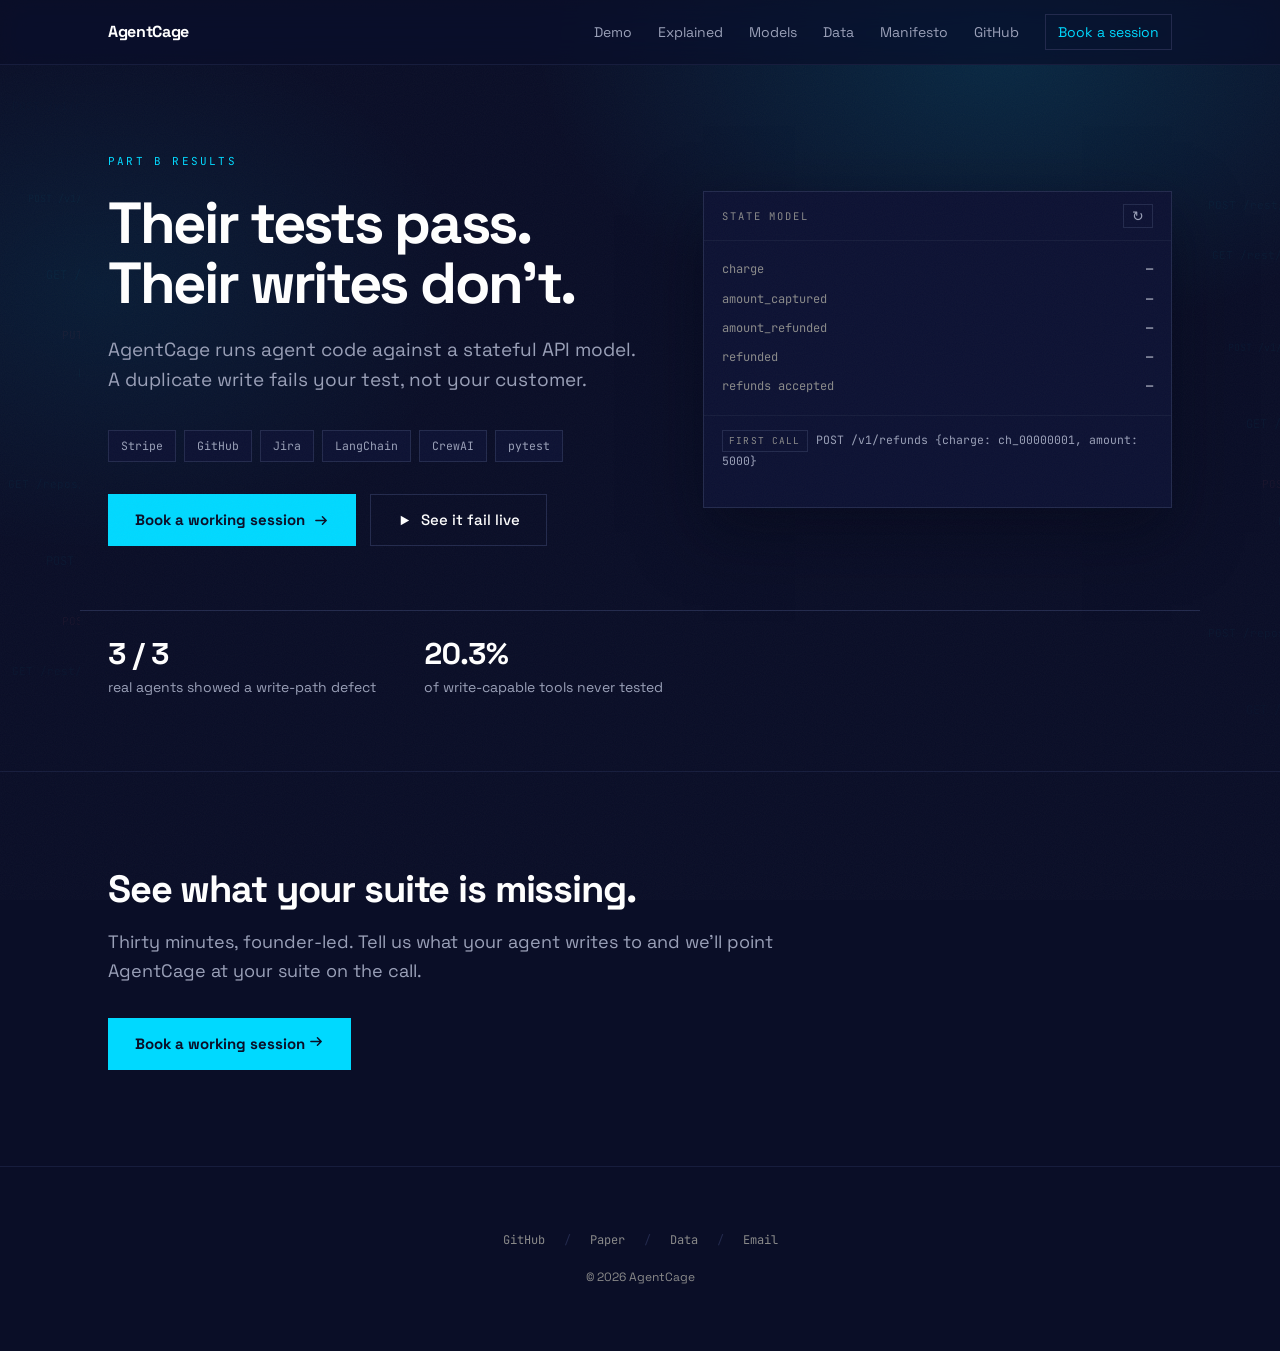
==== commit 1a064fb7: "Split the site: /demo and /book, boundary leads /models The landing page now ends where the argument" ====
--- a/website/index.html
+++ b/website/index.html
@@ -31,11 +31,13 @@
   <div class="nav-inner">
     <a class="brand" href="/" aria-current="page">AgentCage</a>
     <div class="nav-links">
+      <a class="link" href="/demo">Demo</a>
       <a class="link" href="/explained">Explained</a>
-      <a class="link" href="/manifesto">Manifesto</a>
       <a class="link" href="/models">Models</a>
       <a class="link" href="/data">Data</a>
+      <a class="link" href="/manifesto">Manifesto</a>
       <a class="link" href="https://github.com/RithikSatarla/agentcage">GitHub</a>
+      <a class="link book" href="/book">Book a session</a>
     </div>
   </div>
 </nav>
@@ -95,13 +97,13 @@
       </ul>
 
       <div class="cta">
-        <a class="btn btn-primary" href="#waitlist">
+        <a class="btn btn-primary" href="/book">
           Book a working session
           <svg class="ico" viewBox="0 0 16 16" aria-hidden="true" focusable="false">
             <path d="M2 8h11M9 4l4 4-4 4"/>
           </svg>
         </a>
-        <a class="btn" href="#demo">
+        <a class="btn" href="/demo">
           <svg class="ico" viewBox="0 0 16 16" aria-hidden="true" focusable="false">
             <path d="M4 3l9 5-9 5z"/>
           </svg>
@@ -142,157 +144,18 @@
   </div>
 </header>
 
-<!-- Findings: asymmetric bento, three items in three cells. -->
-<section id="findings">
+<!-- Closer. One action, no form: the form lives on /book. -->
+<section class="closer">
   <div class="wrap">
-    <h2 class="section">What happened when we ran it</h2>
-    <p class="lede">Three open-source agent tools, their own code unchanged, pointed at
-    a model that remembers what they already did.</p>
-
-    <div class="bento">
-      <article class="cell cell-lead reveal">
-        <p class="who"><span class="repo">camel-ai/camel</span><span class="what">GithubToolkit</span></p>
-        <p class="verdict">Stale read</p>
-        <p class="detail">It reads a file from the default branch, then writes that
-        version to a different branch. GitHub rejects the write. The tool never catches
-        the error.</p>
-        <p class="aside">Its 9 tests pass with the entire GitHub library swapped for a
-        mock that always says yes, so no version check ever runs.</p>
-      </article>
-
-      <article class="cell reveal">
-        <p class="who"><span class="repo">agno-agi/agno</span><span class="what">JiraTools</span></p>
-        <p class="verdict">Duplicate write</p>
-        <p class="detail">One call to create an issue. Two issues created. The tool
-        reports a single success.</p>
-      </article>
-
-      <article class="cell reveal">
-        <p class="who"><span class="repo">run-llama/llama_index</span><span class="what">JiraIssueToolSpec</span></p>
-        <p class="verdict">Duplicate write</p>
-        <p class="detail">Written independently of agno, and wrong the same way. The
-        retry happens inside the HTTP client, below the tool.</p>
-      </article>
-    </div>
-
-    <p class="caveat">Three agents is a small number, and the models were built against
-    these clients, so the clean parts of the result say more about fit than about
-    generality. Every limitation is written down, alongside every request each agent
-    made. <a href="https://github.com/RithikSatarla/agentcage/blob/main/PROTOCOL.md">Read the protocol</a>.</p>
-  </div>
-</section>
-
-<!-- How it works: three moves, vertical, no step numbers. -->
-<section class="how">
-  <div class="wrap">
-    <h2 class="section">How it works</h2>
-    <ol class="moves">
-      <li class="reveal">
-        <h3>Intercept</h3>
-        <p>Your agent keeps its own HTTP client. AgentCage catches the request on its
-        way out, without rewriting it.</p>
-      </li>
-      <li class="reveal">
-        <h3>Model</h3>
-        <p>A stateful stand-in answers. It remembers the charge you already refunded and
-        the file you already wrote.</p>
-      </li>
-      <li class="reveal">
-        <h3>Assert</h3>
-        <p>The second refund is refused, the stale write is rejected, and your test
-        fails where production would have.</p>
-      </li>
-    </ol>
-  </div>
-</section>
-
-<!-- Demo: same agent, same two calls, two different verdicts. -->
-<section class="demo" id="demo">
-  <div class="wrap">
-    <h2 class="section">Same code. Two verdicts.</h2>
-    <p class="lede">An agent refunds a charge, then retries the refund. What your test
-    says about that depends entirely on what it is talking to.</p>
-
-    <div class="toggle" role="group" aria-label="Choose what the agent is tested against">
-      <button type="button" id="t-mock" aria-pressed="true" aria-controls="pane">Recorded mock</button>
-      <button type="button" id="t-cage" aria-pressed="false" aria-controls="pane">AgentCage</button>
-    </div>
-
-    <div class="panes" id="pane">
-      <!-- Recorded mock -->
-      <div class="pane" id="pane-mock">
-        <div class="pane-code">
-<pre><span class="cmt"># one response, recorded from the real API, replayed forever</span>
-stripe = ReplayMock(<span class="str">"responses.json"</span>)
-
-charge = stripe.post_charge(amount=<span class="str">5000</span>)
-stripe.post_refund(charge=charge.id, amount=<span class="str">5000</span>)
-stripe.post_refund(charge=charge.id, amount=<span class="str">5000</span>)</pre>
-        </div>
-        <ol class="pane-out">
-          <li><span class="lbl">refund 1</span><span class="res ok">200 succeeded</span></li>
-          <li><span class="lbl">refund 2</span><span class="res ok">200 succeeded</span></li>
-          <li class="outcome pass"><span class="lbl">your test</span><span class="res">passes</span></li>
-        </ol>
-        <p class="pane-note bad">The fixture has no memory, so the retry looks exactly
-        like the original. The bug ships, and the customer is paid twice.</p>
-      </div>
-
-      <!-- AgentCage -->
-      <div class="pane" id="pane-cage" hidden>
-        <div class="pane-code">
-<pre><span class="kw">from</span> part_b.stripe_mock <span class="kw">import</span> StripeMock
-
-stripe = StripeMock()
-charge = stripe.post_charge(amount=<span class="str">5000</span>)
-
-stripe.post_refund(charge=charge.id, amount=<span class="str">5000</span>)
-stripe.post_refund(charge=charge.id, amount=<span class="str">5000</span>)</pre>
-        </div>
-        <ol class="pane-out">
-          <li><span class="lbl">refund 1</span><span class="res ok">200 succeeded</span></li>
-          <li><span class="lbl">refund 2</span><span class="res bad">400 charge_already_refunded</span></li>
-          <li class="outcome fail"><span class="lbl">your test</span><span class="res">fails</span></li>
-        </ol>
-        <p class="pane-note good">The model remembers the first refund, so the second is
-        refused exactly as the real API would. You fix it before shipping.</p>
-      </div>
-    </div>
-
-    <p class="demo-foot">Those four requests are a real recorded run, committed at
-    <a href="https://github.com/RithikSatarla/agentcage/blob/main/traces/example_double_refund.json">traces/example_double_refund.json</a>
-    and asserted by the test suite.</p>
-
-    <div class="cta">
-      <a class="btn" href="https://github.com/RithikSatarla/agentcage#quickstart">Install it</a>
-    </div>
-  </div>
-</section>
-
-<!-- Waiting list -->
-<section class="waitlist" id="waitlist">
-  <div class="wrap">
-    <h2 class="section">Get it when it ships</h2>
-    <p class="wl-sub">One email when AgentCage is usable outside this repository.
-    Nothing else.</p>
-
-    <form class="wl-form" id="wl-form" novalidate>
-      <div class="wl-row">
-        <label class="sr-only" for="wl-email">Email address</label>
-        <input id="wl-email" name="email" type="email" inputmode="email"
-               autocomplete="email" placeholder="you@company.com" required
-               aria-describedby="wl-msg">
-        <button class="btn btn-primary" type="submit" id="wl-submit">Join the list</button>
-      </div>
-      <!-- Honeypot. Off-screen rather than display:none, which some autofillers skip.
-           Named _gotcha because that is the field Formspree drops on its side too, so
-           a bot has to beat both. -->
-      <div class="wl-hp" aria-hidden="true">
-        <label for="wl-company">Company</label>
-        <input id="wl-company" name="_gotcha" type="text" tabindex="-1" autocomplete="off">
-      </div>
-      <p class="wl-msg" id="wl-msg" role="status" aria-live="polite"></p>
-    </form>
+    <h2 class="section">See what your suite is missing.</h2>
+    <p class="lede">Thirty minutes, founder-led. Tell us what your agent writes to and
+    we&rsquo;ll point AgentCage at your suite on the call.</p>
+    <a class="btn btn-primary" href="/book">
+      Book a working session
+      <svg class="ico" viewBox="0 0 16 16" aria-hidden="true" focusable="false">
+        <path d="M2 8h11M9 4l4 4-4 4"/>
+      </svg>
+    </a>
   </div>
 </section>
 
@@ -413,115 +276,7 @@
     }
   }
 
-  /* Demo toggle. Both panes are in the markup and one is hidden, so the content is
-     there for search engines and for anyone without scripting. */
-  var bMock = document.getElementById("t-mock");
-  var bCage = document.getElementById("t-cage");
-  var pMock = document.getElementById("pane-mock");
-  var pCage = document.getElementById("pane-cage");
-
-  if (bMock && bCage) {
-    var choose = function (mock) {
-      bMock.setAttribute("aria-pressed", String(mock));
-      bCage.setAttribute("aria-pressed", String(!mock));
-      pMock.hidden = !mock;
-      pCage.hidden = mock;
-    };
-    bMock.addEventListener("click", function () { choose(true); });
-    bCage.addEventListener("click", function () { choose(false); });
-  }
-
-  /* Waiting list. Four states, and the failure state is the one that matters: a tick
-     is shown only when Formspree has actually accepted the address. Anything else says
-     so and offers the mailto, so no signup is ever lost silently.
-
-     Formspree needs the Accept header to answer with JSON; without it, it replies with
-     a redirect to its own thank-you page and this would never see the outcome. */
-  var ENDPOINT = "https://formspree.io/f/mnpaqoaz";
-  var form = document.getElementById("wl-form");
-  if (form) {
-    var input = document.getElementById("wl-email");
-    var submit = document.getElementById("wl-submit");
-    var msg = document.getElementById("wl-msg");
-    var MAILTO = "mailto:rithiksatarla@gmail.com?subject=AgentCage%20waiting%20list";
-
-    var say = function (state, text) {
-      msg.className = "wl-msg " + state;
-      msg.innerHTML = text;
-    };
-
-    form.addEventListener("submit", function (ev) {
-      ev.preventDefault();
-      var email = input.value.trim();
-
-      if (!email || email.indexOf("@") < 1 || email.lastIndexOf(".") < email.indexOf("@")) {
-        say("err", "Enter a valid email address.");
-        input.focus();
-        return;
-      }
-
-      submit.disabled = true;
-      submit.textContent = "Joining";
-      say("", "");
-
-      fetch(ENDPOINT, {
-        method: "POST",
-        headers: {
-          "Content-Type": "application/json",
-          "Accept": "application/json"
-        },
-        body: JSON.stringify({
-          email: email,
-          _gotcha: document.getElementById("wl-company").value,
-          source: "landing page"
-        })
-      }).then(function (res) {
-        return res.json()
-          .catch(function () { return {}; })
-          .then(function (data) { return { ok: res.ok, data: data }; });
-      }).then(function (result) {
-        if (result.ok) {
-          form.innerHTML = '<p class="wl-msg ok">You are on the list. ' +
-            'You will hear from us once, when it ships.</p>';
-          return;
-        }
-        /* Formspree reports problems as {errors: [{message, field}]}. Show the first
-           one rather than a generic string, since "email is invalid" is actionable. */
-        var errors = (result.data && result.data.errors) || [];
-        var reason = (errors[0] && errors[0].message) || "something went wrong";
-        say("err", "Could not add you: " + reason + ". " +
-            '<a href="' + MAILTO + '">Email it to me instead</a> and I will add you by hand.');
-      }).catch(function () {
-        say("err", 'Could not reach the signup service. ' +
-            '<a href="' + MAILTO + '">Email it to me instead</a> and I will add you by hand.');
-      }).then(function () {
-        submit.disabled = false;
-        submit.textContent = "Join the list";
-      });
-    });
-  }
-
-  /* Scroll reveal. IntersectionObserver rather than a scroll listener: no work on
-     frames where nothing crossed the threshold. Motion is here to sequence the
-     findings so they read one at a time, not for decoration. */
-  var reduce = window.matchMedia("(prefers-reduced-motion: reduce)");
-  var targets = document.querySelectorAll(".reveal");
-
-  if (reduce.matches || !("IntersectionObserver" in window)) {
-    Array.prototype.forEach.call(targets, function (el) { el.classList.add("shown"); });
-    return;
-  }
-
-  var io = new IntersectionObserver(function (entries) {
-    entries.forEach(function (entry, i) {
-      if (!entry.isIntersecting) return;
-      var el = entry.target;
-      window.setTimeout(function () { el.classList.add("shown"); }, i * 70);
-      io.unobserve(el);
-    });
-  }, { threshold: 0.2, rootMargin: "0px 0px -8% 0px" });
-
-  Array.prototype.forEach.call(targets, function (el) { io.observe(el); });
+
 })();
 </script>
 </body>
--- a/website/home.css
+++ b/website/home.css
@@ -534,3 +534,70 @@
 @media (prefers-reduced-motion: reduce) {
   * { transition: none !important; animation: none !important; }
 }
+
+/* ---------- shared page header (demo, book) ---------- */
+.page-head { padding: 72px 0 40px; }
+.page-head h1 {
+  font-size: clamp(30px, 4.4vw, 46px); font-weight: 700; color: var(--text);
+  margin: 0 0 18px; line-height: 1.1; letter-spacing: -.035em; text-wrap: balance;
+  max-width: 22ch;
+}
+.page-head .sub { margin-bottom: 0; }
+
+/* The booking link is the one action in the nav, so it reads as one. */
+.nav a.link.book {
+  color: var(--accent); border: 1px solid var(--border); padding: 6px 12px;
+}
+.nav a.link.book:hover { border-color: var(--accent); }
+
+/* ---------- closer ---------- */
+.closer { border-top: 1px solid var(--hairline); }
+.closer .lede { margin-bottom: 32px; }
+
+/* ---------- booking ---------- */
+.booking-grid {
+  display: grid; grid-template-columns: 1.2fr 1fr; gap: 64px; align-items: start;
+}
+.booking-grid > * { min-width: 0; }
+
+.bform { max-width: 520px; }
+.frow { margin: 0 0 20px; }
+.frow label {
+  display: block; margin: 0 0 7px; font-size: 14px; color: var(--body);
+}
+.frow input, .frow textarea {
+  width: 100%; font-family: var(--sans); font-size: 15px; color: var(--text);
+  padding: 12px 14px; background: var(--bg-lift);
+  border: 1px solid var(--border); border-radius: 0;
+  transition: border-color .15s var(--ease);
+}
+.frow textarea { resize: vertical; min-height: 96px; line-height: 1.5; }
+/* 5.5:1 on the field background, so the example is legible rather than a ghost. */
+.frow input::placeholder, .frow textarea::placeholder { color: var(--small); opacity: 1; }
+.frow input:focus, .frow textarea:focus {
+  outline: none; border-color: var(--accent);
+  box-shadow: 0 0 0 2px rgba(0, 217, 255, .18);
+}
+.bform .btn { margin-top: 4px; }
+.bform .btn:disabled { opacity: .6; cursor: progress; }
+.fnote { font-size: 13px; color: var(--small); margin: 14px 0 0; line-height: 1.55; }
+
+.session {
+  border-left: 1px solid var(--border); padding-left: 32px;
+}
+.session h2 {
+  font-family: var(--mono); font-size: 11px; letter-spacing: .18em;
+  text-transform: uppercase; color: var(--small); margin: 0 0 24px; font-weight: 400;
+}
+.session .moves { max-width: none; }
+.session .moves h3 { font-size: 16px; }
+.session .moves p { font-size: 15px; }
+
+@media (max-width: 960px) {
+  .booking-grid { grid-template-columns: 1fr; gap: 44px; }
+  .session { border-left: 0; padding-left: 0; border-top: 1px solid var(--border); padding-top: 32px; }
+}
+@media (max-width: 720px) {
+  .page-head { padding: 44px 0 28px; }
+  .bform { max-width: none; }
+}
